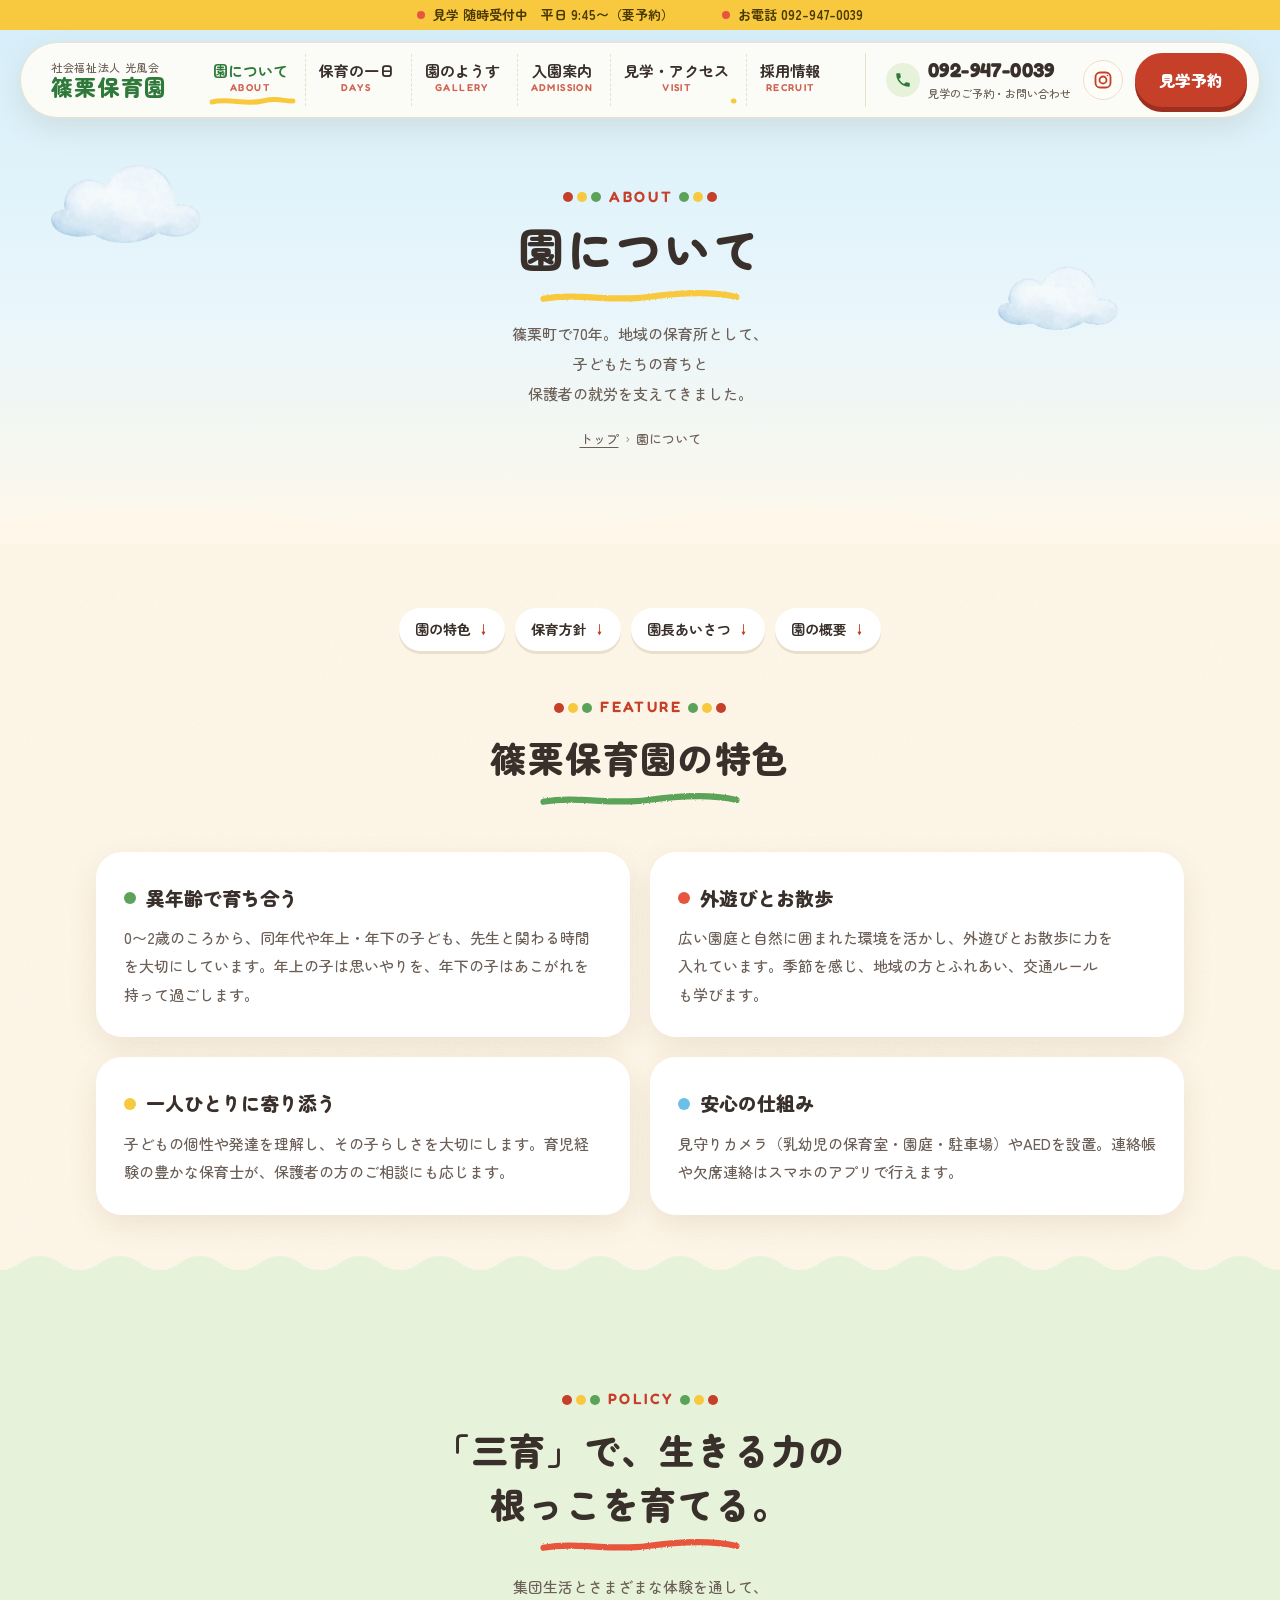
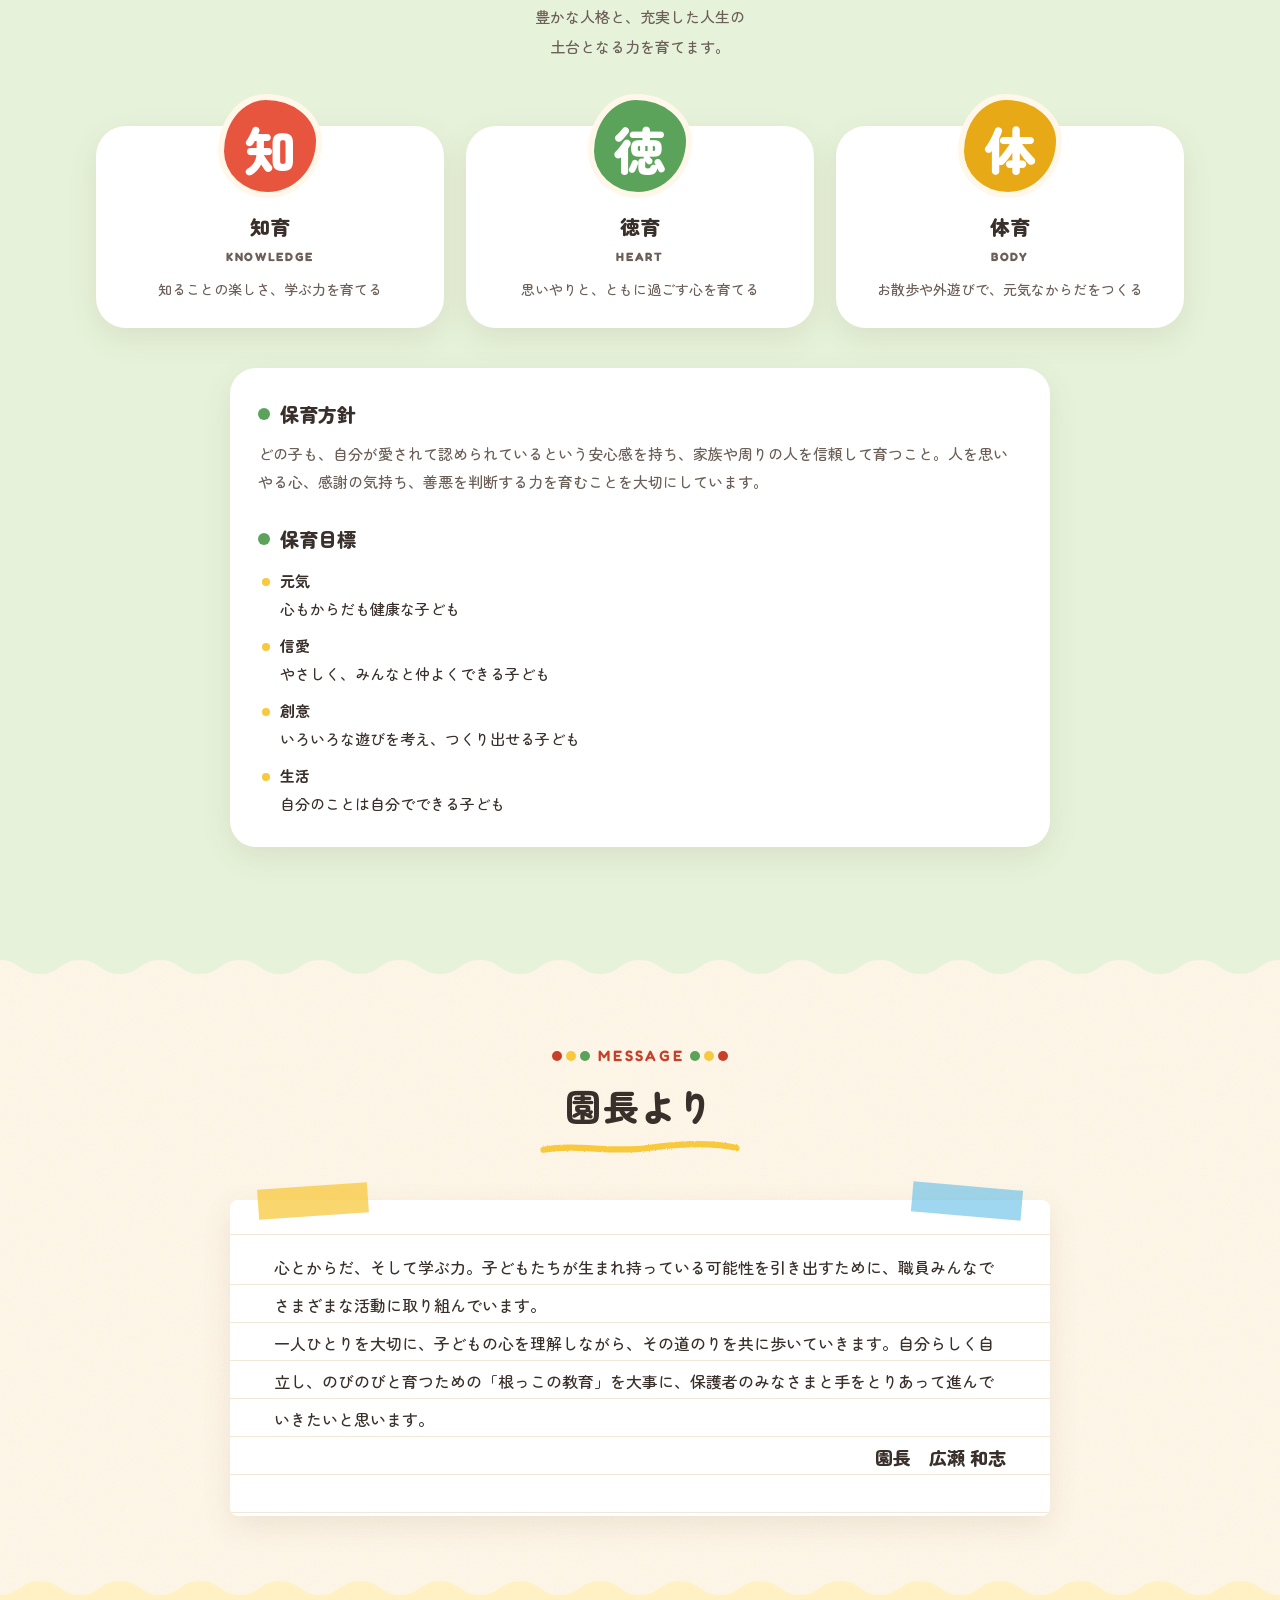
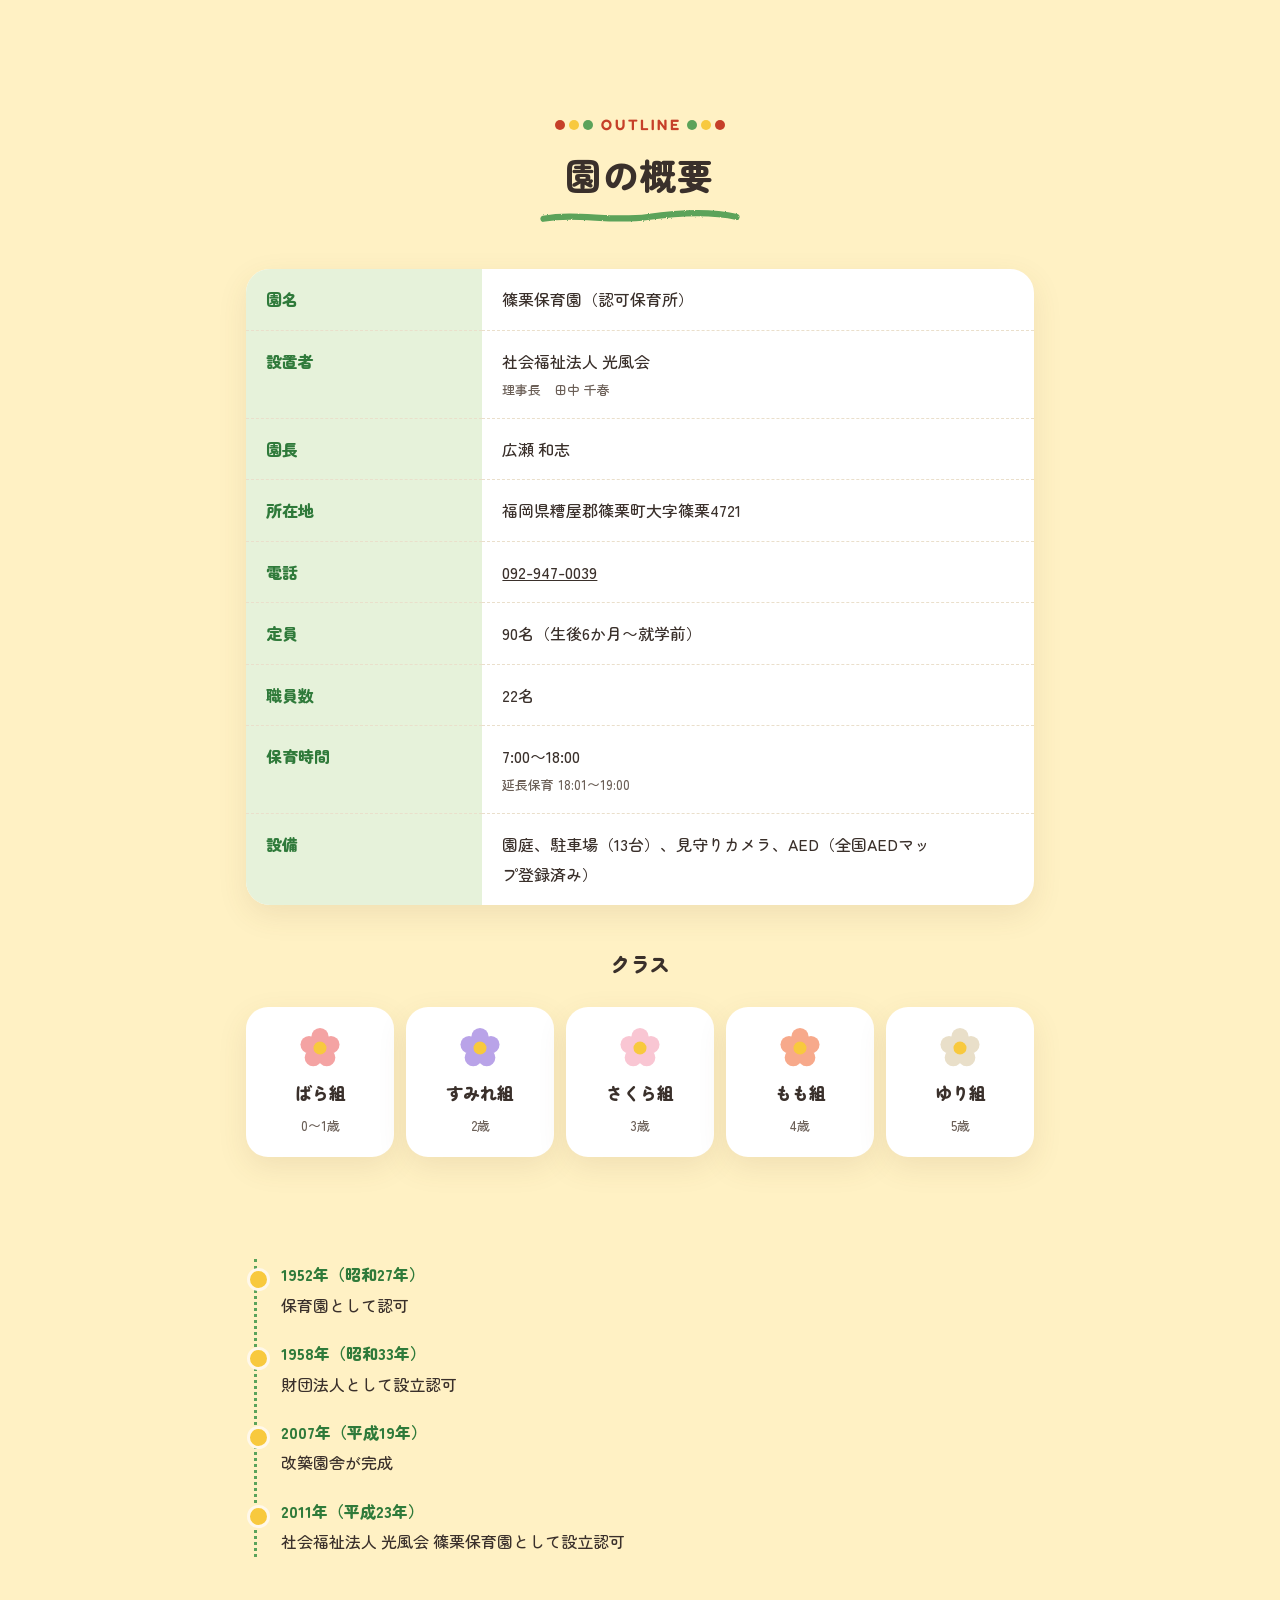
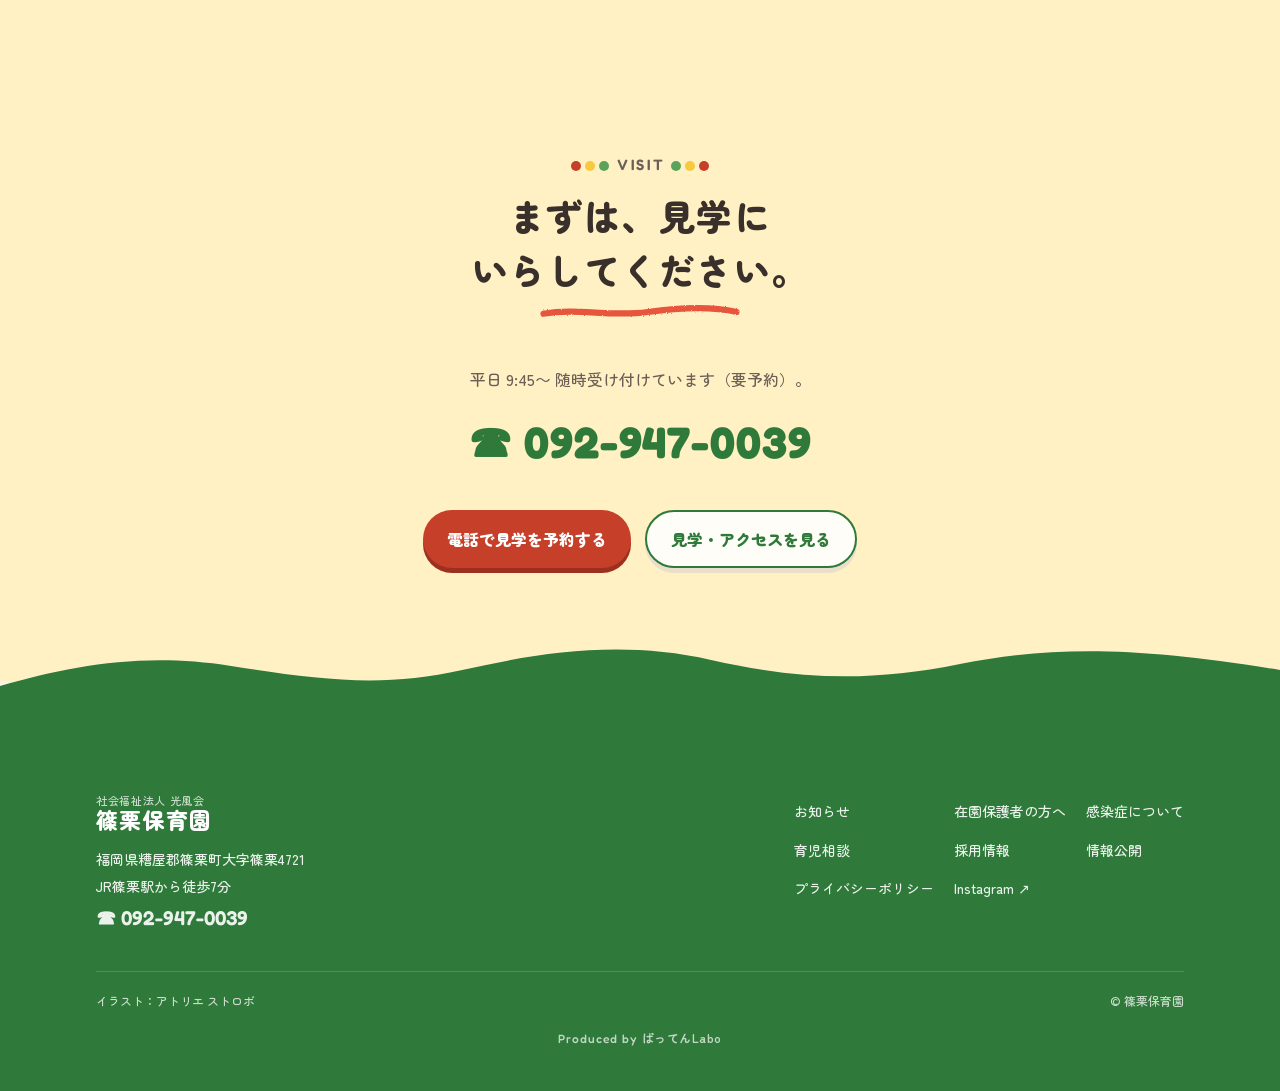
==== about.html @ b7678660 "Publish Sasaho multi-page website from supplied archive" ====
<!doctype html>
<html lang="ja">
<head>
<meta charset="utf-8">
<meta name="viewport" content="width=device-width, initial-scale=1, viewport-fit=cover">
<meta name="color-scheme" content="light">
<meta name="theme-color" content="#FFF8EA">
<title>園について｜篠栗保育園</title>
<meta name="description" content="篠栗保育園の特色、保育方針「三育」と保育目標、園長あいさつ、園の概要と沿革。">
<meta property="og:type" content="article">
<meta property="og:site_name" content="篠栗保育園">
<meta property="og:title" content="園について｜篠栗保育園">
<meta property="og:description" content="篠栗保育園の特色、保育方針「三育」と保育目標、園長あいさつ、園の概要と沿革。">
<meta property="og:image" content="assets/img/hero.webp">
<meta name="twitter:card" content="summary_large_image">
<link rel="preconnect" href="https://fonts.googleapis.com">
<link rel="preconnect" href="https://fonts.gstatic.com" crossorigin>
<link href="https://fonts.googleapis.com/css2?family=Fredoka:wght@500;600;700&family=Zen+Maru+Gothic:wght@500;700;900&display=swap" rel="stylesheet">
<link rel="stylesheet" href="assets/css/style.css">
<script>
(function(){var d=document.documentElement;try{if(matchMedia('(prefers-reduced-motion: reduce)').matches||sessionStorage.getItem('sasa-seen')){d.classList.add('seen')}else{sessionStorage.setItem('sasa-seen','1')}}catch(e){}d.classList.add('js')})();
</script>
</head>
<body data-page="about">
<svg width="0" height="0" style="position:absolute" aria-hidden="true" focusable="false">
  <defs>
    <filter id="crayonFx" x="-5%" y="-50%" width="110%" height="200%">
      <feTurbulence type="fractalNoise" baseFrequency=".9" numOctaves="2" result="t"/>
      <feDisplacementMap in="SourceGraphic" in2="t" scale="3"/>
    </filter>
  </defs>
</svg>

<a class="sr" href="#main">本文へスキップ</a>

<span id="menu" class="menu-anchor" aria-hidden="true"></span>
<div class="topbar" id="topbar">
  <div class="ticker" role="note" aria-label="お知らせ">
    <div class="track">
      <span>見学 随時受付中　平日 9:45〜（要予約）</span><span>お電話 092-947-0039</span>
      <span aria-hidden="true">見学 随時受付中　平日 9:45〜（要予約）</span><span aria-hidden="true">お電話 092-947-0039</span>
      <span aria-hidden="true">見学 随時受付中　平日 9:45〜（要予約）</span><span aria-hidden="true">お電話 092-947-0039</span>
    </div>
  </div>
  <div class="hdwrap"><header class="hd">
    <div class="hd-in">
      <a class="brand" href="index.html" aria-label="篠栗保育園 トップへ">
        <span class="nm"><small>社会福祉法人 光風会</small><strong>篠栗保育園</strong></span>
      </a>
      <nav class="gnav" aria-label="メインメニュー">
        <ul>
          <li><a href="about.html" aria-current="page">園について<small>ABOUT</small><svg viewBox="0 0 100 10" preserveAspectRatio="none" aria-hidden="true"><path pathLength="1" d="M2 6c20-4 40 3 60-1s26 1 36 0"/></svg></a></li>
          <li><a href="life.html">保育の一日<small>DAYS</small><svg viewBox="0 0 100 10" preserveAspectRatio="none" aria-hidden="true"><path pathLength="1" d="M2 6c20-4 40 3 60-1s26 1 36 0"/></svg></a></li>
          <li><a href="gallery.html">園のようす<small>GALLERY</small><svg viewBox="0 0 100 10" preserveAspectRatio="none" aria-hidden="true"><path pathLength="1" d="M2 6c20-4 40 3 60-1s26 1 36 0"/></svg></a></li>
          <li><a href="admission.html">入園案内<small>ADMISSION</small><svg viewBox="0 0 100 10" preserveAspectRatio="none" aria-hidden="true"><path pathLength="1" d="M2 6c20-4 40 3 60-1s26 1 36 0"/></svg></a></li>
          <li><a href="visit.html">見学・アクセス<small>VISIT</small><svg viewBox="0 0 100 10" preserveAspectRatio="none" aria-hidden="true"><path pathLength="1" d="M2 6c20-4 40 3 60-1s26 1 36 0"/></svg></a></li>
          <li><a href="recruit.html">採用情報<small>RECRUIT</small><svg viewBox="0 0 100 10" preserveAspectRatio="none" aria-hidden="true"><path pathLength="1" d="M2 6c20-4 40 3 60-1s26 1 36 0"/></svg></a></li>
        </ul>
      </nav>
      <div class="hd-act">
        <a class="hd-tel" href="tel:0929470039"><span class="ic"><svg width="18" height="18" viewBox="0 0 24 24" aria-hidden="true"><path fill="currentColor" d="M6.6 10.8a15.1 15.1 0 0 0 6.6 6.6l2.2-2.2a1 1 0 0 1 1-.25 11.4 11.4 0 0 0 3.6.57 1 1 0 0 1 1 1V20a1 1 0 0 1-1 1A17 17 0 0 1 3 4a1 1 0 0 1 1-1h3.5a1 1 0 0 1 1 1c0 1.25.2 2.45.57 3.57a1 1 0 0 1-.25 1z"/></svg></span><span><b>092-947-0039</b><small>見学のご予約・お問い合わせ</small></span></a>
        <a class="icon-btn" href="https://www.instagram.com/sasagurihoikuen/" target="_blank" rel="noopener" aria-label="Instagram（新しいタブで開きます）"><svg width="20" height="20" viewBox="0 0 24 24" fill="none" stroke="#C63F29" stroke-width="2.2" aria-hidden="true"><rect x="3" y="3" width="18" height="18" rx="5.5"/><circle cx="12" cy="12" r="4.2"/><circle cx="17.4" cy="6.6" r="1" fill="#C63F29" stroke="none"/></svg></a>
        <a class="pill" href="visit.html#visit">見学予約</a>
        <a class="sp-tel" href="tel:0929470039" aria-label="電話をかける 092-947-0039"><svg width="20" height="20" viewBox="0 0 24 24" aria-hidden="true"><path fill="currentColor" d="M6.6 10.8a15.1 15.1 0 0 0 6.6 6.6l2.2-2.2a1 1 0 0 1 1-.25 11.4 11.4 0 0 0 3.6.57 1 1 0 0 1 1 1V20a1 1 0 0 1-1 1A17 17 0 0 1 3 4a1 1 0 0 1 1-1h3.5a1 1 0 0 1 1 1c0 1.25.2 2.45.57 3.57a1 1 0 0 1-.25 1z"/></svg></a>
        <a class="menu-btn" id="menuBtn" href="#menu" role="button" aria-expanded="false" aria-controls="ov"><span class="bars" aria-hidden="true"><i></i><i></i><i></i></span><span>MENU</span><b class="sr">メニューを開く</b></a>
      </div>
    </div>
  </header></div>
</div>

<div class="ov" id="ov" aria-hidden="true">
  <div class="ov-sheet" role="dialog" aria-modal="true" aria-label="メニュー">
    <div class="ov-top"><a class="ov-brand" href="index.html" style="text-decoration:none;color:inherit"><small>社会福祉法人 光風会</small><strong>篠栗保育園</strong></a><a class="ov-close" id="ovClose" href="#close" role="button"><span aria-hidden="true">×</span><small aria-hidden="true">CLOSE</small><b class="sr">メニューを閉じる</b></a></div>
    <nav aria-label="スマートフォン用メニュー">
      <ul>
        <li><a href="about.html" aria-current="page">園について<small>ABOUT</small></a></li>
        <li><a href="life.html">保育の一日<small>DAYS</small></a></li>
        <li><a href="gallery.html">園のようす<small>GALLERY</small></a></li>
        <li><a href="admission.html">入園案内<small>ADMISSION</small></a></li>
        <li><a href="visit.html">見学・アクセス<small>VISIT</small></a></li>
        <li><a href="recruit.html">採用情報<small>RECRUIT</small></a></li>
      </ul>
      <ul class="ov-sub">
        <li><a href="parents.html">在園保護者の方へ</a></li>
        <li><a href="disclosure.html">情報公開</a></li>
      </ul>
    </nav>
    <div class="ov-cta">
      <a class="pill" href="tel:0929470039">☎ 092-947-0039 に電話する</a>
      <a class="pill ghost" href="visit.html#visit">見学の予約について</a>
      <p>見学は平日 9:45〜（要予約）</p>
    </div>
  </div>
</div>

<main id="main">
  <div class="page-hero">
    <div class="sky" aria-hidden="true">
      <img class="cloud c1" src="assets/img/cloud.webp" alt="" width="420" height="221">
      <img class="cloud c2" src="assets/img/cloud.webp" alt="" width="420" height="221">
    </div>
    <div class="wrap">
      <p class="eyebrow">ABOUT</p>
      <h1>園について</h1>
      <svg class="crayon" viewBox="0 0 260 18" preserveAspectRatio="none" aria-hidden="true"><path pathLength="1" d="M4 11C50 4 90 15 140 9s90-5 116 0"/></svg>
      <p class="lead">篠栗町で70年。地域の保育所として、<br>子どもたちの育ちと<br>保護者の就労を支えてきました。</p>
      <nav class="crumb" aria-label="現在地"><ol><li><a href="index.html">トップ</a></li><li aria-current="page">園について</li></ol></nav>
    </div>
    <svg class="wave" viewBox="0 0 1440 48" preserveAspectRatio="none" aria-hidden="true"><path fill="#FFF8EA" d="M0 24c120-18 240-18 360 0s240 18 360 0 240-18 360 0 240 18 360 0V48H0Z"/></svg>
  </div>

  <section class="sec-sm" id="feature">
    <div class="wrap">
      <ul class="jump"><li><a href="#feature">園の特色</a></li><li><a href="#policy">保育方針</a></li><li><a href="#message">園長あいさつ</a></li><li><a href="#outline">園の概要</a></li></ul>
      <div class="mt-l"><div class="sec-head rv"><p class="eyebrow">FEATURE</p><h2>篠栗保育園の特色</h2><svg class="crayon green" viewBox="0 0 260 18" preserveAspectRatio="none" aria-hidden="true"><path pathLength="1" d="M4 11C50 4 90 15 140 9s90-5 116 0"/></svg></div></div>
      <div class="cards">
        <div class="card rv"><h3>異年齢で育ち合う</h3><p>0〜2歳のころから、同年代や年上・年下の子ども、先生と関わる時間を大切にしています。年上の子は思いやりを、年下の子はあこがれを持って過ごします。</p></div>
        <div class="card red rv d1"><h3>外遊びとお散歩</h3><p>広い園庭と自然に囲まれた環境を活かし、外遊びとお散歩に力を入れています。季節を感じ、地域の方とふれあい、交通ルールも学びます。</p></div>
        <div class="card yellow rv"><h3>一人ひとりに寄り添う</h3><p>子どもの個性や発達を理解し、その子らしさを大切にします。育児経験の豊かな保育士が、保護者の方のご相談にも応じます。</p></div>
        <div class="card blue rv d1"><h3>安心の仕組み</h3><p>見守りカメラ（乳幼児の保育室・園庭・駐車場）やAEDを設置。連絡帳や欠席連絡はスマホのアプリで行えます。</p></div>
      </div>
    </div>
  </section>

  <section class="band green" id="policy">
    <div class="wrap">
      <div class="sec-head rv"><p class="eyebrow">POLICY</p><h2>「三育」で、生きる力の<br>根っこを育てる。</h2><svg class="crayon red" viewBox="0 0 260 18" preserveAspectRatio="none" aria-hidden="true"><path pathLength="1" d="M4 11C50 4 90 15 140 9s90-5 116 0"/></svg>
        <p class="lead">集団生活とさまざまな体験を通して、<br>豊かな人格と、充実した人生の<br>土台となる力を育てます。</p></div>
      <div class="three">
        <div class="sanku rv"><div class="k" aria-hidden="true">知</div><h3>知育<span class="en">KNOWLEDGE</span></h3><p>知ることの楽しさ、学ぶ力を育てる</p></div>
        <div class="sanku rv d1"><div class="k" aria-hidden="true">徳</div><h3>徳育<span class="en">HEART</span></h3><p>思いやりと、ともに過ごす心を育てる</p></div>
        <div class="sanku rv d2"><div class="k" aria-hidden="true">体</div><h3>体育<span class="en">BODY</span></h3><p>お散歩や外遊びで、元気なからだをつくる</p></div>
      </div>
      <div class="narrow mt-l">
        <div class="card rv">
          <h3>保育方針</h3>
          <p>どの子も、自分が愛されて認められているという安心感を持ち、家族や周りの人を信頼して育つこと。人を思いやる心、感謝の気持ち、善悪を判断する力を育むことを大切にしています。</p>
          <h3 class="mt-m">保育目標</h3>
          <ul class="dots-list">
            <li><b>元気</b><br>心もからだも健康な子ども</li>
            <li><b>信愛</b><br>やさしく、<span class="nw">みんなと仲よくできる子ども</span></li>
            <li><b>創意</b><br>いろいろな遊びを考え、<span class="nw">つくり出せる子ども</span></li>
            <li><b>生活</b><br>自分のことは自分でできる子ども</li>
          </ul>
        </div>
      </div>
    </div>
  </section>

  <section id="message">
    <div class="wrap">
      <div class="sec-head rv"><p class="eyebrow">MESSAGE</p><h2>園長より</h2><svg class="crayon" viewBox="0 0 260 18" preserveAspectRatio="none" aria-hidden="true"><path pathLength="1" d="M4 11C50 4 90 15 140 9s90-5 116 0"/></svg></div>
      <div class="letter rv">
        <p>心とからだ、そして学ぶ力。子どもたちが生まれ持っている可能性を引き出すために、職員みんなでさまざまな活動に取り組んでいます。</p>
        <p>一人ひとりを大切に、子どもの心を理解しながら、その道のりを共に歩いていきます。自分らしく自立し、のびのびと育つための「根っこの教育」を大事に、保護者のみなさまと手をとりあって進んでいきたいと思います。</p>
        <p class="sign">園長　広瀬 和志</p>
      </div>
    </div>
  </section>

  <section class="band yellow" id="outline">
    <div class="wrap narrow">
      <div class="sec-head rv"><p class="eyebrow">OUTLINE</p><h2>園の概要</h2><svg class="crayon green" viewBox="0 0 260 18" preserveAspectRatio="none" aria-hidden="true"><path pathLength="1" d="M4 11C50 4 90 15 140 9s90-5 116 0"/></svg></div>
      <table class="info rv">
        <tbody>
          <tr><th scope="row">園名</th><td>篠栗保育園（認可保育所）</td></tr>
          <tr><th scope="row">設置者</th><td>社会福祉法人 光風会<small>理事長　田中 千春</small></td></tr>
          <tr><th scope="row">園長</th><td>広瀬 和志</td></tr>
          <tr><th scope="row">所在地</th><td>福岡県糟屋郡篠栗町大字篠栗4721</td></tr>
          <tr><th scope="row">電話</th><td><a href="tel:0929470039">092-947-0039</a></td></tr>
          <tr><th scope="row">定員</th><td>90名（生後6か月〜就学前）</td></tr>
          <tr><th scope="row">職員数</th><td>22名</td></tr>
          <tr><th scope="row">保育時間</th><td>7:00〜18:00<small>延長保育 18:01〜19:00</small></td></tr>
          <tr><th scope="row">設備</th><td>園庭、駐車場（13台）、見守りカメラ、AED（全国AEDマップ登録済み）</td></tr>
        </tbody>
      </table>

      <h3 class="mt-l rv" style="font-size:20px;font-weight:900;text-align:center">クラス</h3>
      <ul class="classes mt-m">
        <li class="rv"><span class="fl"><svg viewBox="0 0 24 24" aria-hidden="true"><g fill="#F4A3A3"><circle cx="12" cy="6" r="4.5"/><circle cx="17.7" cy="10.2" r="4.5"/><circle cx="15.5" cy="17" r="4.5"/><circle cx="8.5" cy="17" r="4.5"/><circle cx="6.3" cy="10.2" r="4.5"/></g><circle cx="12" cy="12" r="3.4" fill="#F8C93E"/></svg></span><b>ばら組</b><small>0〜1歳</small></li>
        <li class="rv d1"><span class="fl"><svg viewBox="0 0 24 24" aria-hidden="true"><g fill="#B9A3E8"><circle cx="12" cy="6" r="4.5"/><circle cx="17.7" cy="10.2" r="4.5"/><circle cx="15.5" cy="17" r="4.5"/><circle cx="8.5" cy="17" r="4.5"/><circle cx="6.3" cy="10.2" r="4.5"/></g><circle cx="12" cy="12" r="3.4" fill="#F8C93E"/></svg></span><b>すみれ組</b><small>2歳</small></li>
        <li class="rv d2"><span class="fl"><svg viewBox="0 0 24 24" aria-hidden="true"><g fill="#F9C6D3"><circle cx="12" cy="6" r="4.5"/><circle cx="17.7" cy="10.2" r="4.5"/><circle cx="15.5" cy="17" r="4.5"/><circle cx="8.5" cy="17" r="4.5"/><circle cx="6.3" cy="10.2" r="4.5"/></g><circle cx="12" cy="12" r="3.4" fill="#F8C93E"/></svg></span><b>さくら組</b><small>3歳</small></li>
        <li class="rv d3"><span class="fl"><svg viewBox="0 0 24 24" aria-hidden="true"><g fill="#F7A98B"><circle cx="12" cy="6" r="4.5"/><circle cx="17.7" cy="10.2" r="4.5"/><circle cx="15.5" cy="17" r="4.5"/><circle cx="8.5" cy="17" r="4.5"/><circle cx="6.3" cy="10.2" r="4.5"/></g><circle cx="12" cy="12" r="3.4" fill="#F8C93E"/></svg></span><b>もも組</b><small>4歳</small></li>
        <li class="rv d4"><span class="fl"><svg viewBox="0 0 24 24" aria-hidden="true"><g fill="#E9DFC9"><circle cx="12" cy="6" r="4.5"/><circle cx="17.7" cy="10.2" r="4.5"/><circle cx="15.5" cy="17" r="4.5"/><circle cx="8.5" cy="17" r="4.5"/><circle cx="6.3" cy="10.2" r="4.5"/></g><circle cx="12" cy="12" r="3.4" fill="#F8C93E"/></svg></span><b>ゆり組</b><small>5歳</small></li>
      </ul>

      <h3 class="mt-l rv" style="font-size:20px;font-weight:900;text-align:center">あゆみ</h3>
      <ol class="history mt-m rv">
        <li><time>1952年（昭和27年）</time>保育園として認可</li>
        <li><time>1958年（昭和33年）</time>財団法人として設立認可</li>
        <li><time>2007年（平成19年）</time>改築園舎が完成</li>
        <li><time>2011年（平成23年）</time>社会福祉法人 光風会 篠栗保育園として<span class="nw">設立認可</span></li>
      </ol>
    </div>
  </section>

  <section class="band yellow cta-band">
    <div class="wrap">
      <div class="sec-head rv"><p class="eyebrow">VISIT</p><h2>まずは、見学に<br>いらしてください。</h2><svg class="crayon red" viewBox="0 0 260 18" preserveAspectRatio="none" aria-hidden="true"><path pathLength="1" d="M4 11C50 4 90 15 140 9s90-5 116 0"/></svg></div>
      <p class="rv">平日 9:45〜 随時受け付けています<span class="nw">（要予約）</span>。</p>
      <a class="tel rv" href="tel:0929470039">☎ 092-947-0039</a>
      <div class="btns rv"><a class="pill" href="tel:0929470039">電話で見学を予約する</a><a class="pill ghost" href="visit.html">見学・アクセスを見る</a></div>
    </div>
  </section>
</main>

<footer>
  <svg class="hills-ft" viewBox="0 0 1440 60" preserveAspectRatio="none" aria-hidden="true"><path fill="#2F7A3A" d="M0 40c80-20 160-34 260-20s170 22 260 4 180-30 280-10 180 22 280 4 200-18 360 6V60H0Z"/></svg>
  <div class="wrap">
    <div class="ft">
      <div>
        <a class="brand" href="index.html"><span class="nm"><small>社会福祉法人 光風会</small><strong>篠栗保育園</strong></span></a>
        <address>福岡県糟屋郡篠栗町大字篠栗4721<br>JR篠栗駅から徒歩7分<br><a href="tel:0929470039">☎ 092-947-0039</a></address>
      </div>
      <ul class="ft-links">
        <li><a href="index.html#news">お知らせ</a></li><li><a href="parents.html">在園保護者の方へ</a></li><li><a href="parents.html#infection">感染症について</a></li>
        <li><a href="visit.html#consult">育児相談</a></li><li><a href="recruit.html">採用情報</a></li><li><a href="disclosure.html">情報公開</a></li>
        <li><a href="disclosure.html#privacy">プライバシーポリシー</a></li><li><a href="https://www.instagram.com/sasagurihoikuen/" target="_blank" rel="noopener">Instagram ↗</a></li>
      </ul>
    </div>
    <p class="credit"><span>イラスト：アトリエ ストロボ</span><span>© 篠栗保育園</span></p>
    <p class="produced">Produced by <span>ばってんLabo</span></p>
  </div>
</footer>

<div class="cta-bar" id="ctaBar">
  <a class="pill green" href="tel:0929470039">☎ 電話する</a>
  <a class="pill" href="visit.html#visit">見学を予約</a>
</div>

<button class="to-top" id="toTop" type="button" aria-label="ページのいちばん上へ戻る">
  <svg viewBox="0 0 40 40" aria-hidden="true">
    <g class="wl"><path d="M19 18C14 6 4 6 4 13s7 8 15 6Z" fill="#F8C93E" stroke="#3A302B" stroke-width="2" stroke-linejoin="round"/><path d="M19 21c-7 0-12 4-10 9s8 1 10-6Z" fill="#E8553E" stroke="#3A302B" stroke-width="2" stroke-linejoin="round"/></g>
    <g class="wr"><path d="M21 18C26 6 36 6 36 13s-7 8-15 6Z" fill="#F8C93E" stroke="#3A302B" stroke-width="2" stroke-linejoin="round"/><path d="M21 21c7 0 12 4 10 9s-8 1-10-6Z" fill="#E8553E" stroke="#3A302B" stroke-width="2" stroke-linejoin="round"/></g>
    <rect x="18.3" y="13" width="3.4" height="17" rx="1.7" fill="#3A302B"/>
    <path d="M19 13q-2-5-5-6M21 13q2-5 5-6" stroke="#3A302B" stroke-width="1.6" fill="none" stroke-linecap="round"/>
  </svg>
  <span class="lbl">TOP</span>
</button>

<script src="assets/js/main.js" defer></script>
</body>
</html>
---- assets/css/style.css ----
/* 篠栗保育園 共通スタイル */
:root{
  --cream:#FFF8EA; --paper:#FFFDF7; --ink:#3A302B; --muted:#6B5F57; --line:#EADFCB;
  --green:#5BA35A; --green-ink:#2F7A3A; --green-soft:#E6F2DA;
  --yellow:#F8C93E; --yellow-ink:#8A6400; --yellow-soft:#FFF1C4;
  --red:#E8553E; --red-btn:#C63F29; --red-soft:#FDE4DA;
  --blue:#6CC0E8; --blue-ink:#22709C; --blue-soft:#E1F2FB;
  --brown:#A8744F;
  --radius:28px; --shadow:0 10px 30px rgba(110,80,40,.10);
  --spring:cubic-bezier(.34,1.56,.64,1);
  --ticker:30px; --hd:88px;
}
*{box-sizing:border-box;margin:0;padding:0}
html{scroll-behavior:smooth;scroll-padding-top:120px;-webkit-text-size-adjust:100%}
body{
  background-color:var(--cream);
  background-image:url("data:image/svg+xml;utf8,<svg xmlns='http://www.w3.org/2000/svg' width='220' height='220'><filter id='n'><feTurbulence type='fractalNoise' baseFrequency='.85' numOctaves='3' stitchTiles='stitch'/><feColorMatrix values='0 0 0 0 .45 0 0 0 0 .33 0 0 0 0 .18 0 0 0 .07 0'/></filter><rect width='100%' height='100%' filter='url(%23n)'/></svg>");
  color:var(--ink);font-family:"Zen Maru Gothic",system-ui,sans-serif;font-weight:500;font-size:16px;line-height:1.9;
  -webkit-font-smoothing:antialiased;overflow-x:hidden;padding-top:var(--ticker)}
img{display:block;max-width:100%;height:auto}
a{color:inherit}
button{font:inherit;color:inherit}
.wrap{max-width:1120px;margin:0 auto;padding:0 16px}
.sr{position:absolute;width:1px;height:1px;overflow:hidden;clip:rect(0 0 0 0);white-space:nowrap}
:focus-visible{outline:3px solid var(--blue-ink);outline-offset:3px;border-radius:8px}
.en{font-family:Fredoka,"Zen Maru Gothic",sans-serif}


/* ===== top bar (ticker + header) ===== */
.topbar{position:fixed;top:0;left:0;right:0;z-index:100;transition:transform .45s cubic-bezier(.22,1,.36,1)}
.topbar.hide{transform:translateY(-100%)}
.ticker{height:var(--ticker);background:var(--yellow);color:#4A3A00;font-size:13px;font-weight:700;overflow:hidden;display:flex;align-items:center}
.ticker .track{display:flex;white-space:nowrap;gap:48px;padding-left:16px;animation:tick 26s linear infinite}
.ticker .track span{display:inline-flex;align-items:center;gap:8px}
.ticker .track span::before{content:"";width:8px;height:8px;border-radius:50%;background:var(--red)}
.ticker:hover .track{animation-play-state:paused}
@keyframes tick{to{transform:translateX(-50%)}}
@media(min-width:1080px){.ticker{justify-content:center}.ticker .track{animation:none;padding:0}.ticker .track [aria-hidden]{display:none}}

.hdwrap{padding:12px max(16px,env(safe-area-inset-right,0px)) 0 max(16px,env(safe-area-inset-left,0px));transition:padding .35s ease}
.hd{max-width:1240px;margin:0 auto;height:76px;background:rgba(255,253,247,.9);-webkit-backdrop-filter:blur(14px) saturate(1.2);backdrop-filter:blur(14px) saturate(1.2);border:1px solid rgba(234,223,203,.95);border-radius:999px;box-shadow:0 10px 30px rgba(110,80,40,.12),0 1px 0 rgba(255,255,255,.8) inset;transition:height .35s ease,box-shadow .35s ease}
.topbar.shrink .hdwrap{padding-top:8px}
.topbar.shrink .hd{height:66px;box-shadow:0 14px 36px rgba(110,80,40,.16)}
.hd-in{height:100%;padding:0 12px 0 30px;display:flex;align-items:center;gap:20px}
.brand{display:flex;align-items:center;gap:10px;text-decoration:none;flex-shrink:0}
.brand .mark{width:44px;height:44px;transition:transform .5s var(--spring)}
.brand:hover .mark{transform:rotate(-8deg) scale(1.08)}
.brand .nm{display:flex;flex-direction:column;line-height:1.15}
.brand small{font-size:11px;color:var(--muted);letter-spacing:.06em}
.brand strong{font-size:22px;font-weight:900;letter-spacing:.06em;color:var(--green-ink)}
.topbar.shrink .brand .mark{width:38px;height:38px}
.gnav{margin:0 auto}
.gnav ul{display:flex;gap:4px;list-style:none}
.gnav a{position:relative;display:flex;flex-direction:column;align-items:center;line-height:1.25;padding:8px 13px 12px;font-size:15px;font-weight:700;text-decoration:none;border-radius:12px;transition:color .2s}
.gnav a small{font-family:Fredoka,sans-serif;font-size:10px;font-weight:600;letter-spacing:.14em;color:var(--red-btn);opacity:.8}
.gnav li+li{border-left:1px dashed var(--line)}
@media(min-width:1080px){.hd-act{padding-left:20px;border-left:1px solid var(--line)}}
.gnav a:hover{color:var(--red-btn)}
.gnav a svg{position:absolute;left:10px;right:10px;bottom:0;width:calc(100% - 16px);height:10px;overflow:visible}
.gnav a svg path{fill:none;stroke:var(--yellow);stroke-width:5;stroke-linecap:round;stroke-dasharray:1;stroke-dashoffset:1;transition:stroke-dashoffset .5s ease}
.gnav a.active svg path,.gnav a:hover svg path{stroke-dashoffset:0}
.gnav a.active{color:var(--green-ink)}
.hd-act{display:flex;align-items:center;gap:12px;flex-shrink:0}
.hd-tel{display:flex;align-items:center;gap:8px;text-decoration:none;line-height:1.2}
.hd-tel .ic{width:34px;height:34px;border-radius:50%;background:var(--green-soft);display:grid;place-items:center;color:var(--green-ink)}
.hd-tel b{display:block;font-family:Fredoka,sans-serif;font-size:20px;letter-spacing:.02em}
.hd-tel small{font-size:11px;color:var(--muted)}
.icon-btn{width:40px;height:40px;border-radius:50%;display:grid;place-items:center;background:var(--paper);border:1.5px solid var(--line);text-decoration:none;transition:transform .4s var(--spring)}
.icon-btn:hover{transform:scale(1.12) rotate(-6deg)}
.pill{display:inline-flex;align-items:center;justify-content:center;gap:8px;padding:12px 24px;border-radius:999px;font-weight:900;text-decoration:none;background:var(--red-btn);color:#fff;box-shadow:0 5px 0 #9C2F1D;transition:transform .45s var(--spring),box-shadow .2s;border:0;cursor:pointer;white-space:nowrap}
.pill:hover{transform:translateY(-2px) scale(1.04)}
.pill:active{transform:translateY(4px) scale(.97);box-shadow:0 1px 0 #9C2F1D;transition-duration:.08s}
.pill.green{background:var(--green-ink);box-shadow:0 5px 0 #1E5627}
.pill.green:active{box-shadow:0 1px 0 #1E5627}
.pill.ghost{background:var(--paper);color:var(--green-ink);box-shadow:0 5px 0 var(--line);border:2px solid var(--green-ink)}
.menu-btn,.sp-tel{display:none}
@media(max-width:1079px){
  :root{--hd:64px}
  .hd,.topbar.shrink .hd{height:62px;border-radius:22px}
  .hdwrap{padding-top:10px}
  .hd-in{padding:0 8px 0 18px;gap:10px}
  .gnav,.hd-act .hd-tel,.hd-act .icon-btn,.hd-act .pill{display:none}
  .hd-act{margin-left:auto}
  .brand .mark{width:38px;height:38px}
  .brand strong{font-size:19px}
  .sp-tel{display:grid;width:44px;height:44px;border-radius:50%;background:var(--green-soft);color:var(--green-ink);place-items:center;text-decoration:none}
  .menu-btn{text-decoration:none;display:flex;flex-direction:column;align-items:center;justify-content:center;gap:3px;width:56px;height:44px;border-radius:14px;border:0;background:var(--green-ink);color:#fff;cursor:pointer;position:relative;z-index:2}
  .menu-btn .bars{width:20px;height:12px;position:relative}
  .menu-btn .bars i{position:absolute;left:0;right:0;height:2.5px;border-radius:2px;background:#fff;transition:transform .35s var(--spring),opacity .2s}
  .menu-btn .bars i:nth-child(1){top:0}.menu-btn .bars i:nth-child(2){top:5px}.menu-btn .bars i:nth-child(3){top:10px}
  .menu-btn span{font-family:Fredoka,sans-serif;font-size:10px;font-weight:600;letter-spacing:.08em;line-height:1}
}

/* ===== mobile overlay menu ===== */
.menu-anchor{position:fixed;top:0;left:0;width:1px;height:1px;pointer-events:none}
.ov{position:fixed;inset:0;z-index:160;pointer-events:none;visibility:hidden;transition:visibility 0s .6s}
.ov-sheet{position:absolute;left:0;right:0;top:0;height:100%;background:var(--green-ink);color:#fff;transform:translateY(-110%);transition:transform .6s cubic-bezier(.65,0,.25,1);display:flex;flex-direction:column;padding:calc(14px + env(safe-area-inset-top,0px)) 24px calc(24px + env(safe-area-inset-bottom));overflow-y:auto}
.ov-sheet::after{content:"";position:absolute;left:0;right:0;bottom:-38px;height:40px;background:url("data:image/svg+xml;utf8,<svg xmlns='http://www.w3.org/2000/svg' viewBox='0 0 400 40' preserveAspectRatio='none'><path d='M0 0h400v14c-33 0-33 22-67 22s-33-22-66-22-34 22-67 22-33-22-67-22-33 22-66 22S34 14 0 14z' fill='%232F7A3A'/></svg>") center/100% 100% no-repeat}
.menu-open .ov,.menu-anchor:target~.ov{pointer-events:auto;visibility:visible;transition:visibility 0s}
.menu-open .ov-sheet,.menu-anchor:target~.ov .ov-sheet{transform:none}
.ov-top{display:flex;align-items:center;justify-content:space-between;margin-bottom:22px}
.ov-brand{display:flex;flex-direction:column;line-height:1.2}
.ov-brand small{font-size:11px;opacity:.8}
.ov-brand strong{font-size:21px;font-weight:900;letter-spacing:.06em}
.ov-close{display:flex;flex-direction:column;align-items:center;justify-content:center;width:56px;height:52px;border-radius:14px;background:rgba(255,255,255,.14);color:#fff;text-decoration:none;line-height:1}
.ov-close span{font-size:28px;line-height:.9}
.ov-close small{font-family:Fredoka,sans-serif;font-size:10px;letter-spacing:.08em;margin-top:2px}
.ov ul{list-style:none;display:grid;gap:4px}
.ov li{opacity:0;transform:translateY(14px);transition:opacity .35s ease,transform .5s var(--spring)}
.menu-open .ov li,.menu-anchor:target~.ov li{opacity:1;transform:none}
.menu-open .ov li:nth-child(1),.menu-anchor:target~.ov li:nth-child(1){transition-delay:.28s}.menu-open .ov li:nth-child(2),.menu-anchor:target~.ov li:nth-child(2){transition-delay:.33s}.menu-open .ov li:nth-child(3),.menu-anchor:target~.ov li:nth-child(3){transition-delay:.38s}
.menu-open .ov li:nth-child(4),.menu-anchor:target~.ov li:nth-child(4){transition-delay:.43s}.menu-open .ov li:nth-child(5),.menu-anchor:target~.ov li:nth-child(5){transition-delay:.48s}.menu-open .ov li:nth-child(6),.menu-anchor:target~.ov li:nth-child(6){transition-delay:.53s}
.ov li a{display:flex;align-items:baseline;justify-content:space-between;gap:12px;padding:14px 4px;border-bottom:2px dashed rgba(255,255,255,.25);text-decoration:none;font-size:20px;font-weight:900}
.ov li a small{font-family:Fredoka,sans-serif;font-size:12px;letter-spacing:.12em;color:var(--yellow);font-weight:600}
.ov-cta{margin-top:auto;padding-top:28px;display:grid;gap:12px;opacity:0;transform:translateY(14px);transition:opacity .35s ease .55s,transform .5s var(--spring) .55s}
.menu-open .ov-cta,.menu-anchor:target~.ov .ov-cta{opacity:1;transform:none}
.ov-cta .pill{width:100%;padding:16px;font-size:17px}
.ov-cta .pill.ghost{background:#fff}
.ov-cta p{font-size:13px;text-align:center;opacity:.85}
.ov-cta{position:relative}

/* ===== hero ===== */
.hero{position:relative;padding:140px 0 0;background:linear-gradient(180deg,#D7EFFA 0%,#E9F6FB 45%,var(--cream) 92%);overflow:hidden}
.sky{position:absolute;inset:0;pointer-events:none}
.cloud{position:absolute;height:auto;opacity:.95;animation:drift 70s linear infinite alternate}
.cloud.c1{top:14%;left:3%;width:190px}
.cloud.c2{top:30%;left:47%;width:130px;animation-duration:90s;animation-direction:alternate-reverse}
.cloud.c3{top:38%;left:80%;width:160px;animation-duration:80s}
@keyframes drift{from{transform:translateX(-40px)}to{transform:translateX(60px)}}
.bird{position:absolute;left:0;width:46px;animation:fly 32s linear infinite}
.bird img{width:100%;height:auto;display:block;opacity:.85;animation:glide 2.4s ease-in-out infinite alternate}
@keyframes glide{from{transform:translateY(-5px) rotate(-3deg)}to{transform:translateY(5px) rotate(3deg)}}
.bird.b1{top:13%;animation-delay:-4s}
.bird.b2{top:21%;width:38px;animation-delay:-6s;animation-duration:34s}
.bird.b3{top:9%;width:30px;animation-delay:-19s;animation-duration:38s}
.bird.b4{top:16%;width:34px;animation-delay:-21s;animation-duration:36s}
@keyframes fly{from{transform:translateX(-60px)}to{transform:translateX(110vw)}}
.hero-in{position:relative;z-index:2;display:grid;grid-template-columns:1.05fr 1fr;align-items:center;gap:40px;padding-bottom:190px}
.hero-copy .tag{display:inline-flex;align-items:center;gap:8px;background:#fff;color:var(--green-ink);font-weight:900;font-size:14px;padding:6px 16px 6px 8px;border-radius:999px;box-shadow:var(--shadow)}
.hero-copy .tag i{display:grid;place-items:center;width:28px;height:28px;border-radius:50%;background:var(--green-soft);font-style:normal;font-family:Fredoka,sans-serif;font-size:12px;font-weight:700;color:#4A3A00}
.hero h1{margin:22px 0 16px;font-size:clamp(34px,5.6vw,64px);font-weight:900;line-height:1.3;letter-spacing:.04em}
.hero h1 .ln{display:block}
.hero h1 .g{color:var(--green-ink)}
.hero h1 .mk{background:linear-gradient(transparent 62%,var(--yellow) 62%,var(--yellow) 92%,transparent 92%);padding:0 4px}
.hero-copy p{font-size:clamp(15px,1.8vw,18px);color:var(--muted)}
.hero-copy .btns{display:flex;flex-wrap:wrap;gap:14px;margin-top:28px}
.hero-photo{position:relative}
.hero-photo .blob{position:relative;border-radius:58% 42% 48% 52% / 52% 46% 54% 48%;overflow:hidden;aspect-ratio:1/1;box-shadow:0 20px 50px rgba(60,90,60,.18);border:8px solid #fff}
.hero-photo .blob img{width:100%;height:100%;object-fit:cover}
.hills{position:absolute;left:0;right:0;bottom:-1px;height:180px;z-index:1;pointer-events:none}
.hills svg{position:absolute;left:-5%;width:110%;bottom:0;height:100%;will-change:transform}
.hills .h1{height:150px}
.hills .h3{height:64px;z-index:2}
.hills .mtn{position:absolute;z-index:1;bottom:6px;left:50%;width:min(90%,1200px);height:auto;margin-left:calc(min(90%,1200px) / -2);will-change:transform}
.kids{position:absolute;z-index:3;left:2%;bottom:-8px;width:min(36vw,480px);height:auto;transform-origin:50% 100%}
@media(max-width:820px){
  .hero{padding-top:104px}
  .hero-in{grid-template-columns:1fr;gap:28px;padding-bottom:120px}
  .hero-photo{order:-1;width:min(84%,380px);margin:0 auto}
  .hero h1{margin-top:16px}
  .hero-copy .btns .pill{flex:1 1 100%}
  .hills{height:110px}
  .hero-in{padding-bottom:150px}
}


/* ===== opening: 篠栗の朝 ===== */
.hero::before{content:"";position:absolute;inset:0;z-index:0;pointer-events:none;background:linear-gradient(180deg,#FBD9B4 0%,#FDEBD2 50%,var(--cream) 92%);opacity:0;animation:dawn 1.6s ease-out .1s backwards}
@keyframes dawn{from{opacity:1}to{opacity:0}}
.hero-photo .ring{position:absolute;inset:-18px;width:calc(100% + 36px);height:calc(100% + 36px);overflow:visible;pointer-events:none}
.hero-photo .ring>ellipse{fill:none;stroke:var(--yellow);stroke-width:3;stroke-dasharray:7 7}
.ring-draw{fill:none;stroke:#fff;stroke-width:14;stroke-dasharray:1;stroke-dashoffset:0;animation:ringDraw 1s cubic-bezier(.65,0,.35,1) 1s backwards}
@keyframes ringDraw{from{stroke-dashoffset:1}}
.sun{position:absolute;z-index:3;left:-9%;top:-10%;width:30%;min-width:84px;max-width:140px;animation:sunRise 1.1s cubic-bezier(.22,1,.36,1) .35s backwards}
.sun img{width:100%;height:auto;display:block;animation:spinIn 1.4s ease-out .35s backwards}
@keyframes sunRise{from{opacity:0;transform:translate(30%,160%) scale(.5)}60%{opacity:1}}
@keyframes spinIn{from{transform:rotate(-90deg) scale(.6)}}
.blob.ia{animation:photoPop .8s var(--spring) 1.2s backwards}
@keyframes photoPop{from{opacity:0;transform:scale(.82) rotate(-4deg)}}
.hills .ia{animation:hillUp 1s cubic-bezier(.22,1,.36,1) backwards}
.hills .h1{animation-delay:.1s}.hills .h2{animation-delay:.3s}.hills .h3{animation-delay:.5s}
@keyframes hillUp{from{translate:0 100%}}
.a-up{animation:fadeUp .7s cubic-bezier(.22,1,.36,1) var(--d,0s) backwards}
@keyframes fadeUp{from{opacity:0;transform:translateY(18px)}}
.hero h1 .ln.a-up{display:block}
.hero h1 .mk.ia{background-size:100% 100%;background-repeat:no-repeat;animation:marker .6s ease-out 2.35s backwards}
@keyframes marker{from{background-size:0% 100%}}
.kids.ia{animation:kidsUp .9s cubic-bezier(.34,1.56,.64,1) 1.5s backwards,kidsJump .7s ease-in-out 2.6s 2}
@keyframes kidsUp{from{transform:translateY(110%)}}
@keyframes kidsJump{0%,100%{transform:none}35%{transform:translateY(-12px) scaleY(1.03)}70%{transform:translateY(0) scaleY(.97)}}
@media(max-width:820px){.cloud.c1{width:120px}.cloud.c2{width:84px;left:55%}.cloud.c3{width:100px;left:74%}.hills .mtn{width:112%;margin-left:-56%}.kids{width:52vw;left:1%}.hills .h1{height:90px}.hills .h3{height:40px}.hills .mtn{bottom:4px}}
/* 2回目以降（同じセッション）は短く */
.seen .ia,.seen .ia svg,.seen .ia img,.seen .ia g,.seen .hero::before{animation-duration:.01s!important;animation-delay:0s!important}

/* ===== shared section ===== */
@media(max-width:600px){.visit-cta .pill,.more .pill,.rc-txt .pill{display:flex;width:100%}}
section{position:relative;padding:96px 0}
@media(max-width:820px){section{padding:72px 0}}
.sec-head{margin-bottom:44px;text-align:center}
.eyebrow{display:inline-flex;align-items:center;gap:8px;font-family:Fredoka,sans-serif;font-weight:600;font-size:15px;letter-spacing:.18em;color:var(--red-btn)}
.eyebrow::before,.eyebrow::after{content:"";width:10px;height:10px;border-radius:50%;flex:none}
.eyebrow::before{background:var(--red-btn);box-shadow:14px 0 0 var(--yellow),28px 0 0 var(--green);margin-right:28px}
.eyebrow::after{background:var(--green);box-shadow:14px 0 0 var(--yellow),28px 0 0 var(--red-btn);margin-right:28px;margin-left:-.18em}
h2{font-size:clamp(24px,3.6vw,36px);font-weight:900;line-height:1.5;letter-spacing:.04em;margin-top:8px;text-wrap:balance;word-break:auto-phrase}
.crayon{display:block;width:min(200px,56%);height:16px;overflow:visible}
.sec-head .crayon{margin:8px auto 0}
.crayon path{fill:none;stroke:var(--yellow);stroke-width:7;stroke-linecap:round;filter:url(#crayonFx);transition:stroke-dashoffset 1.1s cubic-bezier(.65,0,.35,1) .2s}
.js .crayon path{stroke-dasharray:1;stroke-dashoffset:1}
.crayon.green path{stroke:var(--green)}
.crayon.blue path{stroke:var(--blue)}
.crayon.red path{stroke:var(--red)}
.in .crayon path,.crayon.in path{stroke-dashoffset:0}
.lead{color:var(--muted);max-width:620px;margin-top:18px;font-size:15px;line-height:2}
.sec-head .lead{margin-left:auto;margin-right:auto;text-wrap:balance;word-break:auto-phrase}
.js .rv{opacity:0;transform:translateY(16px);transition:opacity .7s ease,transform .8s cubic-bezier(.22,1,.36,1)}
.js .rv.in{opacity:1;transform:none}
.rv.d1{transition-delay:.08s}.rv.d2{transition-delay:.16s}.rv.d3{transition-delay:.24s}.rv.d4{transition-delay:.32s}
.tbd{display:inline-block;background:var(--yellow);color:#3A2E00;font-size:11px;padding:0 8px;border-radius:6px;font-weight:900;margin-left:4px;vertical-align:middle;line-height:1.8}
.note{font-size:13px;color:var(--muted);margin-top:12px}

/* colored bands with wavy edges */
.band{position:relative}
.band::before,.band::after{content:"";position:absolute;left:0;right:0;height:36px;background:inherit;-webkit-mask:url("data:image/svg+xml;utf8,<svg xmlns='http://www.w3.org/2000/svg' viewBox='0 0 240 36' preserveAspectRatio='none'><path d='M0 18c20 0 20-14 40-14s20 14 40 14 20-14 40-14 20 14 40 14 20-14 40-14 20 14 40 14v18H0z'/></svg>") 0 0/240px 100% repeat-x;mask:url("data:image/svg+xml;utf8,<svg xmlns='http://www.w3.org/2000/svg' viewBox='0 0 240 36' preserveAspectRatio='none'><path d='M0 18c20 0 20-14 40-14s20 14 40 14 20-14 40-14 20 14 40 14 20-14 40-14 20 14 40 14v18H0z'/></svg>") 0 0/240px 100% repeat-x}
.band::before{top:-35px}
.band::after{bottom:-35px;transform:scaleY(-1)}
.band.green{background:var(--green-soft)}
.band.yellow{background:var(--yellow-soft)}
.band.red{background:var(--red-soft)}
.band.blue{background:var(--blue-soft)}


/* ===== about ===== */
.about-grid{display:grid;grid-template-columns:1fr 1fr;gap:56px;align-items:center}
.about-txt p+p{margin-top:16px}
.about-txt,.rc-txt{min-width:0;line-height:2}
.badge{display:inline-flex;align-items:center;gap:12px;margin:4px 0 20px;padding:10px 20px 10px 10px;background:#fff;border-radius:999px;box-shadow:var(--shadow);font-weight:700}
.badge .num{display:grid;place-items:center;width:62px;height:62px;border-radius:50%;background:var(--green);color:#fff;font-family:Fredoka,sans-serif;font-size:28px;font-weight:700;line-height:1}
.badge .num small{font-size:11px;display:block}
.walk-photo{position:relative;padding-bottom:64px}
.scallop{--s:14px;aspect-ratio:4/3;overflow:hidden;-webkit-mask:radial-gradient(var(--s) at var(--s) var(--s),#000 98%,#0000) calc(-1*var(--s)) calc(-1*var(--s))/calc(2*var(--s)) calc(2*var(--s)) round, linear-gradient(#000 0 0) 50%/calc(100% - 2*var(--s)) calc(100% - 2*var(--s)) no-repeat;mask:radial-gradient(var(--s) at var(--s) var(--s),#000 98%,#0000) calc(-1*var(--s)) calc(-1*var(--s))/calc(2*var(--s)) calc(2*var(--s)) round, linear-gradient(#000 0 0) 50%/calc(100% - 2*var(--s)) calc(100% - 2*var(--s)) no-repeat}
.scallop img{width:100%;height:100%;object-fit:cover}
.walk-path{position:absolute;left:0;right:0;bottom:0;height:84px;overflow:hidden;pointer-events:none}
.walk-path::before{content:"";position:absolute;left:4%;right:4%;bottom:10px;border-bottom:3px dotted var(--green)}
.walkers{position:absolute;bottom:12px;left:0;display:flex;align-items:flex-end;gap:6px;transform:translateX(-110%);transition:transform 6.5s linear .4s}
.walk-photo.in .walkers{transform:translateX(calc(min(100vw - 32px, 520px) * .52))}
.walkers svg{height:40px;width:auto;animation:bob .32s ease-in-out 20 alternate paused}
.walkers svg.big{height:52px}
.walk-photo.in .walkers svg{animation-play-state:running}
.walkers svg:nth-child(even){animation-delay:.16s}
@keyframes bob{from{transform:translateY(0) rotate(-3deg)}to{transform:translateY(-4px) rotate(3deg)}}
@media(max-width:820px){.about-grid{grid-template-columns:1fr;gap:32px}}

/* ===== for parents ===== */
.merit-grid{display:grid;grid-template-columns:repeat(5,1fr);gap:16px}
.merit{background:#fff;border-radius:26px;padding:26px 20px 24px;text-align:center;box-shadow:var(--shadow);transition:transform .5s var(--spring)}
.merit:hover{transform:translateY(-6px) rotate(-1.5deg)}
.merit:nth-child(even):hover{transform:translateY(-6px) rotate(1.5deg)}
.merit .ic{width:84px;height:84px;margin:0 auto 12px;border-radius:50%;display:grid;place-items:center}
.merit .ic svg{width:58px;height:58px;transition:transform .5s var(--spring)}
.merit:hover .ic svg{transform:scale(1.12) rotate(-8deg)}
.merit:nth-child(1) .ic{background:var(--blue-soft)}.merit:nth-child(2) .ic{background:var(--green-soft)}.merit:nth-child(3) .ic{background:var(--yellow-soft)}.merit:nth-child(4) .ic{background:var(--red-soft)}.merit:nth-child(5) .ic{background:var(--blue-soft)}
.merit .no{font-family:Fredoka,sans-serif;font-weight:700;font-size:13px;color:var(--red-btn);letter-spacing:.1em}
.merit h3{font-size:17px;font-weight:900;margin:2px 0 6px}
.merit p{font-size:14px;color:var(--muted);line-height:1.8;text-align:center}
@media(max-width:1000px){.merit-grid{grid-template-columns:repeat(2,1fr)}.merit:last-child{grid-column:1/-1}}
@media(max-width:480px){.merit-grid{grid-template-columns:1fr}.merit{display:grid;grid-template-columns:72px 1fr;gap:4px 14px;text-align:left;align-items:center;padding:18px}.merit .ic{width:72px;height:72px;margin:0;grid-row:span 3}.merit .ic svg{width:48px;height:48px}.merit h3{margin:0}.merit p{grid-column:2;text-align:left}}

/* ===== policy ===== */
.three{display:grid;grid-template-columns:repeat(3,1fr);gap:22px}
.sanku{position:relative;background:#fff;border-radius:30px;padding:30px 24px 26px;text-align:center;box-shadow:var(--shadow);transition:transform .5s var(--spring)}
.sanku:hover{transform:translateY(-6px)}
.sanku .k{width:104px;height:104px;margin:-62px auto 10px;display:grid;place-items:center;font-size:52px;font-weight:900;color:#fff;border-radius:46% 54% 52% 48% / 55% 45% 55% 45%;border:6px solid var(--cream);transition:transform .6s var(--spring);animation:kFloat 3.6s ease-in-out infinite,kBlob 7s ease-in-out infinite}
.sanku:nth-child(2) .k{animation-delay:-1.2s,-2.3s}.sanku:nth-child(3) .k{animation-delay:-2.4s,-4.6s}
.sanku:hover .k,.sanku:active .k{animation:kJump .7s var(--spring),kBlob 7s ease-in-out infinite}
@keyframes kFloat{0%,100%{transform:translateY(0) rotate(-4deg)}50%{transform:translateY(-10px) rotate(4deg)}}
@keyframes kBlob{0%,100%{border-radius:46% 54% 52% 48% / 55% 45% 55% 45%}33%{border-radius:58% 42% 40% 60% / 45% 58% 42% 55%}66%{border-radius:40% 60% 56% 44% / 60% 40% 60% 40%}}
@keyframes kJump{0%{transform:none}30%{transform:translateY(-18px) scale(1.12) rotate(-12deg)}60%{transform:translateY(0) scale(.95) rotate(6deg)}100%{transform:none}}
.sanku:nth-child(1) .k{background:var(--red)}
.sanku:nth-child(2) .k{background:var(--green)}
.sanku:nth-child(3) .k{background:#E7A915}
.sanku h3{font-size:20px;font-weight:900}
.sanku .en{display:block;font-size:12px;letter-spacing:.14em;color:var(--muted)}
.sanku p{font-size:14px;line-height:1.8;color:var(--muted);margin-top:8px}
.three{margin-top:64px}
@media(max-width:760px){.three{grid-template-columns:1fr;gap:56px}}

/* ===== day (storybook) ===== */
.day-grid{display:grid;grid-template-columns:1.2fr .8fr;gap:48px;align-items:center}
.book{position:relative;perspective:1800px;min-width:0}
.day-grid>*{min-width:0}
.pages{position:relative;display:flex;gap:14px;overflow-x:auto;scroll-snap-type:x mandatory;-webkit-overflow-scrolling:touch;scrollbar-width:none;padding:6px 2px 18px}
.pages::-webkit-scrollbar{display:none}
.page{position:relative;flex:0 0 100%;min-height:300px;scroll-snap-align:center;
background:var(--paper);border-radius:10px 26px 26px 10px;box-shadow:0 2px 0 var(--line),0 14px 34px rgba(110,80,40,.14);transform-origin:left center;transition:transform .9s cubic-bezier(.45,.05,.25,1),box-shadow .9s;backface-visibility:hidden;-webkit-backface-visibility:hidden;display:grid;grid-template-columns:auto 1fr;align-items:center;gap:24px;padding:28px 32px 28px 40px;overflow:hidden}
.page::before{content:"";position:absolute;left:0;top:0;bottom:0;width:22px;background:linear-gradient(90deg,rgba(110,80,40,.14),transparent)}
.page::after{content:"";position:absolute;inset:auto 0 0 0;height:10px;background:repeating-linear-gradient(90deg,var(--c) 0 18px,transparent 18px 26px);opacity:.5}
.book.flip .pages{display:block;overflow:visible;padding:0;aspect-ratio:5/4;max-height:440px;width:100%;touch-action:pan-y;user-select:none;-webkit-user-select:none}
.book.flip .page{position:absolute;inset:0;min-height:0}
.book:not(.flip) .book-ctl{display:none}
.book.flip .page.turned{transform:rotateY(-178deg);box-shadow:none;pointer-events:none}
.page .pic{width:min(170px,30vw);aspect-ratio:1;border-radius:50%;display:grid;place-items:center;background:var(--soft)}
.page .pic svg{width:66%;height:66%}
.page time{display:block;font-family:Fredoka,sans-serif;font-size:clamp(38px,6vw,56px);font-weight:700;line-height:1;color:var(--c)}
.page h3{font-size:clamp(20px,3vw,26px);font-weight:900;margin-top:10px;line-height:1.4}
.page p{color:var(--muted);font-size:14px;margin-top:6px}
.page .pg{position:absolute;right:22px;bottom:14px;line-height:1;font-family:Fredoka,sans-serif;font-size:13px;color:var(--muted)}
.book-ctl{display:flex;align-items:center;justify-content:center;gap:16px;margin-top:22px}
.book-ctl button{width:48px;height:48px;border-radius:50%;border:2px solid var(--green-ink);background:#fff;color:var(--green-ink);font-size:22px;font-weight:900;cursor:pointer;transition:transform .4s var(--spring)}
.book-ctl button:hover{transform:scale(1.1)}
.book-ctl button:disabled{opacity:.35;cursor:default;transform:none}
.dots{display:flex;gap:8px}
.dots i{width:9px;height:9px;border-radius:50%;background:var(--line);transition:transform .3s var(--spring),background .3s}
.dots i.on{background:var(--green);transform:scale(1.4)}
.toc{list-style:none;border-left:3px dotted var(--green);padding-left:4px}
.toc button{display:flex;gap:14px;width:100%;text-align:left;background:none;border:0;padding:9px 14px;border-radius:14px;cursor:pointer;transition:background .2s}
.toc button:hover{background:#fff}
.toc button[aria-current="step"]{background:#fff;box-shadow:var(--shadow)}
.toc time{font-family:Fredoka,sans-serif;font-weight:700;color:var(--green-ink);min-width:3.2em}
.swipe-hint{display:none;text-align:center;font-size:13px;color:var(--muted);margin-top:8px}
@media(max-width:900px){.day-grid{grid-template-columns:1fr}.toc{display:none}.swipe-hint{display:block}
  .book.flip .pages{aspect-ratio:auto;height:330px}
  .page{grid-template-columns:1fr;justify-items:center;text-align:center;gap:10px;padding:26px 22px 30px 32px;align-content:center}
  .page .pic{width:120px}}

/* ===== gallery ===== */
.gallery-sec{background:var(--paper)}
.gal{columns:3;column-gap:18px}
.gal button{display:block;width:100%;margin:0 0 18px;padding:8px 8px 30px;border:0;background:#fff;border-radius:6px;box-shadow:0 6px 20px rgba(110,80,40,.12);cursor:zoom-in;break-inside:avoid;transform:rotate(var(--r,0deg));transition:transform .5s var(--spring),box-shadow .3s}
.gal button:nth-child(3n+1){--r:-1.4deg}.gal button:nth-child(3n+2){--r:1deg}.gal button:nth-child(4n){--r:-.6deg}
.gal button:hover{transform:rotate(0) scale(1.03);box-shadow:0 14px 32px rgba(110,80,40,.18)}
.gal img{width:100%;border-radius:3px}
.gal-count{display:none}
.more{text-align:center;margin-top:32px}
@media(max-width:820px){
  .gal{columns:auto;display:flex;gap:14px;overflow-x:auto;scroll-snap-type:x mandatory;margin:0 -16px;padding:10px 16px 18px;scrollbar-width:none;-webkit-overflow-scrolling:touch}
  .gal::-webkit-scrollbar{display:none}
  .gal button{flex:0 0 78%;margin:0;scroll-snap-align:center;padding:6px 6px 24px}
  .gal img{aspect-ratio:4/3;object-fit:cover}
  .gal-count{display:flex;align-items:center;justify-content:center;gap:10px;font-family:Fredoka,sans-serif;font-size:14px;color:var(--muted);margin-top:6px}
  .gal-count .bar{width:120px;height:5px;border-radius:5px;background:var(--line);overflow:hidden}
  .gal-count .bar i{display:block;height:100%;width:100%;background:var(--green);transform-origin:left;transform:scaleX(.083);transition:transform .3s}
}
.lb{position:fixed;inset:0;background:rgba(30,24,20,.9);display:none;align-items:center;justify-content:center;z-index:200;padding:16px}
.lb.open{display:flex}
.lb img{max-width:calc(100vw - 120px);max-height:86vh;object-fit:contain;border-radius:10px}
.lb button{position:absolute;background:rgba(255,255,255,.16);color:#fff;border:0;font-size:28px;width:48px;height:48px;border-radius:50%;cursor:pointer}
.lb .x{top:16px;right:16px}.lb .pv{left:12px}.lb .nx{right:12px}
.lb button:focus-visible{outline:3px solid var(--yellow);outline-offset:4px}
@media(max-width:640px){.lb img{max-width:100%;max-height:75vh}.lb .pv,.lb .nx{top:auto;bottom:20px}}

/* ===== message ===== */
.letter{position:relative;max-width:820px;margin:0 auto;background:#fff;border-radius:8px;padding:48px 44px 40px;box-shadow:var(--shadow);background-image:repeating-linear-gradient(transparent 0 36px,#F1E8D8 36px 37px,transparent 37px 38px);background-position:0 48px}
.letter::before,.letter::after{content:"";position:absolute;top:-14px;width:110px;height:30px;background:rgba(248,201,62,.75);transform:rotate(-4deg)}
.letter::before{left:28px}
.letter::after{right:28px;transform:rotate(5deg);background:rgba(108,192,232,.65)}
.letter p{line-height:38px}
.letter p+p{margin-top:0}
.sign{text-align:right;margin-top:0;font-weight:900;font-size:18px}
@media(max-width:640px){.letter{padding:40px 22px 30px;background-position:0 40px}}

/* ===== visit ===== */
.visit-grid{display:grid;grid-template-columns:repeat(3,1fr);gap:18px}
.vcard{background:#fff;border-radius:26px;padding:26px 22px;text-align:center;box-shadow:var(--shadow);transition:transform .5s var(--spring)}
.vcard:hover{transform:translateY(-6px)}
.vcard svg{width:64px;height:64px;margin:0 auto 8px}
.vcard h3{font-size:19px;font-weight:900}
.vcard p{color:var(--muted);font-size:14px;line-height:1.8}
.vcard a{font-family:Fredoka,sans-serif;font-size:24px;font-weight:700;color:var(--green-ink);text-decoration:none}
.visit-cta{text-align:center;margin-top:34px}
.visit-cta .pill{font-size:18px;padding:16px 34px}
@media(max-width:760px){.visit-grid{grid-template-columns:1fr}.vcard{display:grid;grid-template-columns:64px 1fr;text-align:left;gap:0 16px;align-items:center;padding:18px 20px}.vcard svg{grid-row:span 2;margin:0}}

/* ===== recruit ===== */
.rc{display:grid;grid-template-columns:1.05fr 1fr;gap:48px;align-items:center}
.rc ul{list-style:none;margin:18px 0 26px;display:grid;gap:8px}
.rc li{display:flex;gap:10px;align-items:flex-start;font-weight:700}
.rc li svg{flex:0 0 22px;height:22px;margin-top:5px}
.torn{position:relative;filter:drop-shadow(0 12px 22px rgba(110,80,40,.18))}
.torn .in-img{aspect-ratio:4/3;overflow:hidden;clip-path:polygon(0 3%,6% 0,13% 2%,21% 0,30% 2.5%,38% .5%,47% 2%,55% 0,63% 2.5%,72% .5%,80% 2%,89% 0,96% 2%,100% .5%,99% 9%,100% 18%,98.5% 28%,100% 38%,99% 48%,100% 58%,98.5% 68%,100% 78%,99% 88%,100% 97%,93% 100%,85% 98%,76% 100%,67% 98%,58% 100%,49% 98%,40% 100%,31% 98%,22% 100%,13% 98%,5% 100%,0 97%,1.5% 88%,0 78%,1% 68%,0 58%,1.5% 48%,0 38%,1% 28%,0 18%,1.5% 9%)}
.torn img{width:100%;height:100%;object-fit:cover}
.torn .tape{position:absolute;top:-12px;left:50%;width:120px;height:30px;margin-left:-60px;background:rgba(232,85,62,.55);transform:rotate(-3deg)}
@media(max-width:820px){.rc{grid-template-columns:1fr}.rc .torn{order:-1}}

/* ===== access ===== */
.access{display:grid;grid-template-columns:1fr 1.1fr;gap:36px}
.access dl{display:grid;grid-template-columns:auto minmax(0,1fr);background:#fff;border-radius:24px;box-shadow:var(--shadow);overflow:hidden;align-self:start}
.access dt,.access dd{padding:14px 18px;border-bottom:1px dashed var(--line)}
.access dt{color:var(--green-ink);font-weight:900;background:var(--green-soft);white-space:nowrap}
.access dd{min-width:0;overflow-wrap:anywhere}
.access dl>*:nth-last-child(-n+2){border-bottom:0}
.access dd a{color:var(--green-ink);font-weight:700}
.map-panel{min-width:0}
.map{border-radius:24px;overflow:hidden;height:360px;background:var(--line);border:6px solid #fff;box-shadow:var(--shadow)}
.map{position:relative}
.map iframe{position:relative;z-index:1;width:100%;height:100%;border:0;display:block}
.map-fallback{position:absolute;inset:0;display:flex;flex-direction:column;align-items:center;justify-content:center;gap:4px;text-align:center;text-decoration:none;padding:16px;background:var(--green-soft) repeating-linear-gradient(0deg,transparent 0 46px,#fff 46px 50px),repeating-linear-gradient(90deg,transparent 0 46px,#fff 46px 50px)}
.map-fallback svg{width:52px;height:52px}
.map-fallback b{font-size:18px;font-weight:900}
.map-fallback span{font-size:14px;color:var(--muted)}
.map-fallback em{font-style:normal;font-weight:900;color:var(--green-ink);margin-top:6px}
.map-actions{display:flex;flex-wrap:wrap;gap:12px;margin-top:18px}
.map-actions .pill{font-size:14px;padding:12px 18px}
.parking{margin-top:30px;display:grid;grid-template-columns:auto 1fr;gap:20px;align-items:start;background:var(--yellow-soft);border:2px dashed #E9C964;border-radius:24px;padding:24px}
.parking svg{width:64px;height:64px}
.parking h3{font-size:19px;font-weight:900;margin-bottom:6px}
.parking p{margin-bottom:8px}
.parking a{font-weight:900;text-underline-offset:4px}
@media(max-width:820px){.access{grid-template-columns:1fr}.map{height:300px}.map-actions{flex-direction:column}.map-actions .pill{min-height:48px}.parking{grid-template-columns:1fr;padding:20px}.parking svg{width:52px;height:52px}}
@media(max-width:420px){.access dl{font-size:14px}.access dt,.access dd{padding:12px}}

/* ===== footer ===== */
footer{position:relative;background:var(--green-ink);color:#fff;padding:90px 0 calc(110px + env(safe-area-inset-bottom));margin-top:40px}
footer .hills-ft{position:absolute;left:0;right:0;top:-58px;height:60px;width:100%}
.ft{display:grid;grid-template-columns:1.2fr 1fr;gap:32px;align-items:start}
.ft .brand strong{color:#fff}.ft .brand small{color:rgba(255,255,255,.75)}
.ft address{font-style:normal;margin-top:14px;font-size:14px;opacity:.9;line-height:1.9}
.ft address a{font-family:Fredoka,sans-serif;font-size:20px;font-weight:600;text-decoration:none}
.ft-links{display:grid;grid-template-columns:1fr 1fr;gap:4px 20px;font-size:14px;list-style:none}
.ft-links a{text-decoration:none;opacity:.9;display:inline-block;padding:4px 0}
.ft-links a:hover{opacity:1;text-decoration:underline}
.produced{margin-top:14px;text-align:center;font-family:Fredoka,"Zen Maru Gothic",sans-serif;font-size:12px;letter-spacing:.08em;opacity:.7}
.produced span{font-family:"Zen Maru Gothic",sans-serif;font-weight:700;letter-spacing:.04em}
.credit{margin-top:34px;padding-top:18px;border-top:1px solid rgba(255,255,255,.2);font-size:12px;opacity:.75;display:flex;flex-wrap:wrap;justify-content:space-between;gap:8px}
@media(max-width:760px){.ft{grid-template-columns:1fr}footer{padding-bottom:calc(120px + env(safe-area-inset-bottom))}}
@media(min-width:1080px){footer{padding-bottom:40px}}

/* ===== sticky CTA (mobile) ===== */
.cta-bar{position:fixed;left:0;right:0;bottom:0;z-index:80;display:flex;gap:10px;padding:10px 12px calc(10px + env(safe-area-inset-bottom));background:rgba(255,253,247,.94);-webkit-backdrop-filter:blur(10px);backdrop-filter:blur(10px);border-top:1px solid var(--line);transform:translateY(110%);transition:transform .45s var(--spring)}
.cta-bar.show{transform:none}
.cta-bar .pill{flex:1;padding:13px 8px;font-size:15px}
@media(min-width:1080px){.cta-bar{display:none}}

/* ===== butterfly to top ===== */
.to-top{position:fixed;right:14px;bottom:calc(84px + env(safe-area-inset-bottom));z-index:85;width:60px;height:60px;border-radius:50%;border:0;background:#fff;box-shadow:var(--shadow);cursor:pointer;display:grid;place-items:center;opacity:0;transform:scale(.6) translateY(20px);pointer-events:none;transition:opacity .3s,transform .5s var(--spring)}
.to-top.show{opacity:1;transform:none;pointer-events:auto}
.to-top svg{width:40px;height:40px;overflow:visible}
.to-top .wl{transform-box:fill-box;transform-origin:100% 50%}
.to-top .wr{transform-box:fill-box;transform-origin:0 50%}
.to-top:hover .wl,.to-top:hover .wr{animation:wing .25s ease-in-out 4 alternate}
.to-top.fly{animation:flyUp 1s cubic-bezier(.5,0,.75,0) forwards;pointer-events:none}
.to-top.fly .wl,.to-top.fly .wr{animation:wing .12s ease-in-out infinite alternate}
.to-top .lbl{position:absolute;bottom:-4px;font-family:Fredoka,sans-serif;font-size:10px;font-weight:600;color:var(--green-ink);letter-spacing:.06em}
@keyframes wing{to{transform:scaleX(.35)}}
@keyframes flyUp{0%{transform:none}25%{transform:translate(-14px,-30px) rotate(-12deg)}100%{transform:translate(-40px,-110vh) rotate(8deg)}}
@media(min-width:1080px){.to-top{bottom:28px;right:28px}}

/* ===== reduced motion ===== */
@media (prefers-reduced-motion: reduce){
  html{scroll-behavior:auto}
  *,*::before,*::after{animation:none!important;transition:none!important}
  .rv{opacity:1!important;transform:none!important}
  .crayon path{stroke-dashoffset:0!important}
  .walkers{transform:translateX(calc(min(100vw - 32px, 520px) * .52))!important}
  .ticker .track{padding:0 16px}
  .bird{display:none}
}

/* =========================================================
   複数ページ化で追加したスタイル
   ========================================================= */

/* current page in nav */
.gnav a[aria-current="page"]{color:var(--green-ink)}
.gnav a[aria-current="page"] svg path{stroke-dashoffset:0}
.ov li a[aria-current="page"]{color:var(--yellow)}
.menu-open .ov li:nth-child(7),.menu-anchor:target~.ov li:nth-child(7){transition-delay:.58s}
.menu-open .ov li:nth-child(8),.menu-anchor:target~.ov li:nth-child(8){transition-delay:.63s}
.menu-open .ov li:nth-child(9),.menu-anchor:target~.ov li:nth-child(9){transition-delay:.68s}
.ov li.sub a{font-size:16px;padding:11px 4px}

/* ----- page hero (sub pages) ----- */
.page-hero{position:relative;padding:150px 0 92px;background:linear-gradient(180deg,#D7EFFA 0%,#E9F6FB 55%,var(--cream) 100%);overflow:hidden;text-align:center}
.page-hero .cloud.c1{top:26%;left:4%;width:150px}
.page-hero .cloud.c2{top:46%;left:78%;width:120px}
.page-hero .wrap{position:relative;z-index:2}
.page-hero h1{font-size:clamp(28px,4.6vw,46px);font-weight:900;letter-spacing:.06em;line-height:1.35;margin-top:6px}
.page-hero .lead{margin:14px auto 0;text-wrap:balance;word-break:auto-phrase}
.page-hero .crayon{margin:10px auto 0}
.page-hero .crayon path{stroke-dashoffset:0!important}
.page-hero .wave{position:absolute;left:0;right:0;bottom:-1px;width:100%;height:48px;z-index:1}
.crumb{position:relative;z-index:2;margin-top:18px;font-size:13px;color:var(--muted)}
.crumb ol{display:flex;justify-content:center;flex-wrap:wrap;gap:6px;list-style:none}
.crumb li+li::before{content:"›";margin-right:6px;opacity:.6}
.crumb a{text-underline-offset:3px}
@media(max-width:820px){.page-hero{padding:112px 0 72px}.page-hero .cloud.c1{width:96px}.page-hero .cloud.c2{width:80px;left:74%}}

/* ----- in-page jump links ----- */
.jump{display:flex;flex-wrap:wrap;justify-content:center;gap:10px;list-style:none;margin:-8px auto 0;padding:0 16px;max-width:900px}
.jump a{display:inline-flex;align-items:center;gap:6px;padding:8px 16px;border-radius:999px;background:#fff;box-shadow:0 3px 0 var(--line);font-weight:700;font-size:14px;text-decoration:none;transition:transform .4s var(--spring)}
.jump a::after{content:"↓";color:var(--red-btn);font-size:12px}
.jump a:hover{transform:translateY(-2px)}

/* ----- generic content ----- */
.sec-sm{padding:72px 0}
@media(max-width:820px){.sec-sm{padding:56px 0}}
.narrow{max-width:820px;margin-left:auto;margin-right:auto}
.prose p+p{margin-top:14px}
.prose{line-height:2}
.card{background:#fff;border-radius:26px;padding:28px;box-shadow:var(--shadow)}
@media(max-width:600px){.card{padding:22px 18px}}
.card h3{font-size:19px;font-weight:900;margin-bottom:8px;display:flex;align-items:center;gap:10px}
.card h3::before{content:"";flex:none;width:12px;height:12px;border-radius:50%;background:var(--green)}
.card.red h3::before{background:var(--red)}
.card.yellow h3::before{background:var(--yellow)}
.card.blue h3::before{background:var(--blue)}
.card p{color:var(--muted);font-size:15px}
.cards{display:grid;grid-template-columns:repeat(2,1fr);gap:20px}
.cards.three-col{grid-template-columns:repeat(3,1fr)}
@media(max-width:900px){.cards.three-col{grid-template-columns:1fr 1fr}}
@media(max-width:680px){.cards,.cards.three-col{grid-template-columns:1fr}}
.dots-list{list-style:none;display:grid;gap:8px;margin-top:10px}
.dots-list li{position:relative;padding-left:22px;font-size:15px}
.dots-list li::before{content:"";position:absolute;left:4px;top:.75em;width:8px;height:8px;border-radius:50%;background:var(--yellow)}
.notice{display:flex;gap:14px;align-items:flex-start;background:var(--yellow-soft);border:2px dashed #E9C964;border-radius:20px;padding:18px 20px;font-size:15px}
.notice::before{content:"!";flex:none;display:grid;place-items:center;width:28px;height:28px;border-radius:50%;background:var(--yellow);font-family:Fredoka,sans-serif;font-weight:700;color:#4A3A00}
.notice.blue{background:var(--blue-soft);border-color:#9ED3F0}
.notice.blue::before{content:"i";background:var(--blue);color:#fff}
.mt-l{margin-top:40px}.mt-m{margin-top:24px}

/* info table */
.info{width:100%;border-collapse:separate;border-spacing:0;background:#fff;border-radius:24px;overflow:hidden;box-shadow:var(--shadow)}
.info th,.info td{padding:15px 20px;border-bottom:1px dashed var(--line);text-align:left;vertical-align:top}
.info tr:last-child th,.info tr:last-child td{border-bottom:0}
.info th{width:30%;color:var(--green-ink);font-weight:900;background:var(--green-soft);white-space:nowrap}
.info td small{display:block;color:var(--muted);font-size:13px;margin-top:2px}
.info thead th{background:var(--green-ink);color:#fff;width:auto}
.info.cols th{width:auto}
@media(max-width:600px){
  .info:not(.cols),.info:not(.cols) tbody,.info:not(.cols) tr,.info:not(.cols) th,.info:not(.cols) td{display:block;width:100%}
  .info:not(.cols) th{border-bottom:0;padding:10px 16px 6px;white-space:normal}
  .info:not(.cols) td{padding:6px 16px 14px}
  .info.cols th,.info.cols td{padding:12px 10px;font-size:14px}
}
.tbl-scroll{overflow-x:auto;-webkit-overflow-scrolling:touch;border-radius:24px}

/* quick facts (top) */
.facts{display:grid;grid-template-columns:repeat(4,1fr);gap:16px}
.fact{background:#fff;border-radius:24px;padding:22px 18px;text-align:center;box-shadow:var(--shadow)}
.fact .k{font-size:13px;font-weight:900;color:var(--red-btn);letter-spacing:.08em}
.fact .v{display:block;font-size:clamp(20px,2.4vw,26px);font-weight:900;line-height:1.4;margin-top:4px}
.fact .v .en{font-size:1.1em}
.fact small{display:block;font-size:13px;color:var(--muted);line-height:1.6;margin-top:6px}
@media(max-width:900px){.facts{grid-template-columns:1fr 1fr}}
@media(max-width:420px){.fact{padding:18px 12px}}
.facts-more{text-align:center;margin-top:28px}

/* page entries (top) */
.entries{display:grid;grid-template-columns:repeat(3,1fr);gap:18px}
.entry{position:relative;display:flex;flex-direction:column;gap:6px;background:#fff;border-radius:26px;padding:24px 24px 22px;box-shadow:var(--shadow);text-decoration:none;transition:transform .5s var(--spring)}
.entry:hover{transform:translateY(-6px) rotate(-1deg)}
.entry .en{font-size:12px;font-weight:600;letter-spacing:.16em;color:var(--red-btn)}
.entry b{font-size:20px;font-weight:900}
.entry span:not(.en){font-size:14px;color:var(--muted);line-height:1.8}
.entry::after{content:"→";position:absolute;right:22px;top:22px;width:34px;height:34px;border-radius:50%;display:grid;place-items:center;background:var(--green-soft);color:var(--green-ink);font-weight:900;transition:transform .4s var(--spring)}
.entry:hover::after{transform:translateX(4px)}
@media(max-width:900px){.entries{grid-template-columns:1fr 1fr}}
@media(max-width:600px){.entries{grid-template-columns:1fr}.entry{padding:20px}}

/* news */
.news{list-style:none;background:#fff;border-radius:24px;box-shadow:var(--shadow);overflow:hidden}
.news li{display:grid;grid-template-columns:7.5em auto 1fr;gap:6px 16px;align-items:baseline;padding:18px 24px;border-bottom:1px dashed var(--line)}
.news li:last-child{border-bottom:0}
.news time{font-family:Fredoka,sans-serif;font-weight:600;color:var(--muted)}
.news .cat{font-size:12px;font-weight:900;padding:0 10px;border-radius:999px;background:var(--green-soft);color:var(--green-ink);white-space:nowrap}
.news .cat.ev{background:var(--red-soft);color:var(--red-btn)}
@media(max-width:600px){.news li{grid-template-columns:auto 1fr;padding:16px 18px}.news li>span:last-child{grid-column:1/-1}}

/* steps */
.steps{list-style:none;display:grid;gap:16px;counter-reset:st}
.steps li{position:relative;counter-increment:st;background:#fff;border-radius:22px;padding:20px 22px 20px 82px;box-shadow:var(--shadow)}
.steps li::before{content:counter(st);position:absolute;left:20px;top:18px;width:44px;height:44px;border-radius:50%;display:grid;place-items:center;background:var(--green);color:#fff;font-family:Fredoka,sans-serif;font-weight:700;font-size:20px}
.steps li:not(:last-child)::after{content:"";position:absolute;left:41px;top:66px;bottom:-18px;border-left:3px dotted var(--green)}
.steps b{display:block;font-size:17px;font-weight:900}
.steps span{display:block;font-size:14px;color:var(--muted);line-height:1.8;margin-top:2px}

/* faq */
.faq{display:grid;gap:12px}
.faq details{background:#fff;border-radius:20px;box-shadow:var(--shadow);overflow:hidden}
.faq summary{list-style:none;cursor:pointer;display:flex;gap:12px;align-items:flex-start;padding:18px 54px 18px 20px;font-weight:900;position:relative}
.faq summary::-webkit-details-marker{display:none}
.faq summary::before{content:"Q";flex:none;display:grid;place-items:center;width:30px;height:30px;border-radius:50%;background:var(--red-btn);color:#fff;font-family:Fredoka,sans-serif;font-size:15px}
.faq summary::after{content:"+";position:absolute;right:20px;top:16px;font-size:24px;line-height:1;color:var(--green-ink);transition:transform .3s}
.faq details[open] summary::after{transform:rotate(45deg)}
.faq .a{display:flex;gap:12px;padding:0 20px 20px;color:var(--muted);font-size:15px}
.faq .a::before{content:"A";flex:none;display:grid;place-items:center;width:30px;height:30px;border-radius:50%;background:var(--green);color:#fff;font-family:Fredoka,sans-serif;font-size:15px;font-weight:700}

/* annual events */
.events{display:grid;grid-template-columns:repeat(4,1fr);gap:14px;list-style:none}
.events li{background:#fff;border-radius:22px;padding:18px 18px 16px;box-shadow:var(--shadow);border-top:6px solid var(--c,var(--green))}
.events .m{font-family:Fredoka,sans-serif;font-weight:700;font-size:26px;line-height:1;color:var(--c,var(--green-ink))}
.events .m small{font-family:"Zen Maru Gothic",sans-serif;font-size:14px;margin-left:2px}
.events ul{list-style:none;margin-top:8px;font-size:14px;line-height:1.7}
.events ul li{all:unset;display:block;position:relative;padding-left:14px}
.events ul li::before{content:"";position:absolute;left:0;top:.7em;width:6px;height:6px;border-radius:50%;background:var(--yellow)}
.events .none{font-size:13px;color:var(--muted)}
@media(max-width:900px){.events{grid-template-columns:repeat(3,1fr)}}
@media(max-width:640px){.events{grid-template-columns:1fr 1fr;gap:10px}.events li{padding:14px}}

/* class chips */
.classes{display:grid;grid-template-columns:repeat(5,1fr);gap:12px;list-style:none}
.classes li{background:#fff;border-radius:22px;padding:18px 10px;text-align:center;box-shadow:var(--shadow)}
.classes .fl{display:block;width:46px;height:46px;margin:0 auto 6px}
.classes b{display:block;font-size:17px;font-weight:900}
.classes small{font-size:13px;color:var(--muted)}
@media(max-width:760px){.classes{grid-template-columns:repeat(3,1fr)}}
@media(max-width:420px){.classes{grid-template-columns:1fr 1fr}}

/* timeline (history) */
.history{list-style:none;border-left:3px dotted var(--green);margin-left:8px;display:grid;gap:18px}
.history li{position:relative;padding-left:24px}
.history li::before{content:"";position:absolute;left:-10px;top:.55em;width:17px;height:17px;border-radius:50%;background:var(--yellow);border:3px solid var(--cream)}
.history time{display:block;font-weight:900;color:var(--green-ink)}

/* documents */
.docs{list-style:none;display:grid;gap:12px}
.docs a{display:grid;grid-template-columns:auto 1fr auto;align-items:center;gap:14px;background:#fff;border-radius:20px;padding:16px 20px;box-shadow:var(--shadow);text-decoration:none;transition:transform .4s var(--spring)}
.docs a:hover{transform:translateX(4px)}
.docs .ftype{font-family:Fredoka,sans-serif;font-size:12px;font-weight:700;letter-spacing:.06em;color:#fff;background:var(--red-btn);padding:2px 10px;border-radius:8px;text-transform:uppercase}
.docs .ftype.x{background:var(--green-ink)}.docs .ftype.w{background:var(--blue-ink)}
.docs b{font-weight:900}
.docs small{display:block;font-size:13px;color:var(--muted);line-height:1.5}
.docs .go{color:var(--green-ink);font-weight:900}

/* recruit page extras */
.perks{display:grid;grid-template-columns:repeat(3,1fr);gap:16px;list-style:none}
.perks li{background:#fff;border-radius:22px;padding:22px;box-shadow:var(--shadow);font-weight:700;display:flex;gap:12px;align-items:flex-start}
.perks svg{flex:0 0 26px;height:26px;margin-top:3px}
@media(max-width:820px){.perks{grid-template-columns:1fr}}

/* bottom CTA band */
.cta-band{text-align:center}
.cta-band .btns{display:flex;flex-wrap:wrap;justify-content:center;gap:14px;margin-top:26px}
.cta-band .tel{display:block;font-family:Fredoka,sans-serif;font-size:clamp(30px,5vw,44px);font-weight:700;color:var(--green-ink);text-decoration:none;margin-top:6px;letter-spacing:.02em}
.cta-band p{color:var(--muted)}

/* gallery page */
.gal.full{columns:3}
@media(max-width:820px){.gal.full{display:block;columns:2;column-gap:12px;margin:0;padding:0;overflow:visible}.gal.full button{margin:0 0 12px;padding:5px 5px 18px}.gal.full img{aspect-ratio:auto}}
.gal-page .gal-count{display:none!important}

/* footer links (more items) */
.ft-links{grid-template-columns:repeat(3,auto);justify-content:end}
@media(max-width:760px){.ft-links{grid-template-columns:1fr 1fr;justify-content:start}}

/* fixes */
.notice{display:block;position:relative;padding-left:62px}
.notice::before{position:absolute;left:20px;top:18px}
.steps .tbd,.notice .tbd,.info .tbd{display:inline-block;width:auto}

/* mobile menu: 9 items must fit with the call buttons on one screen */
.ov-top{margin-bottom:10px}
.ov li a{font-size:17px;padding:12px 4px;align-items:center}
.ov li a small{font-size:11px}
.ov ul.ov-sub{grid-template-columns:1fr 1fr;gap:8px;margin-top:14px}
.ov ul.ov-sub li a{justify-content:center;border:2px solid rgba(255,255,255,.3);border-radius:14px;font-size:14px;padding:10px 6px}
.ov ul.ov-sub li a small{display:none}
.ov-cta{padding-top:18px;gap:10px}
.ov-cta .pill{padding:13px;font-size:16px}
@media(max-height:700px){.ov li a{padding:9px 4px;font-size:16px}}
.nw{white-space:nowrap}
p,li,dd,td,summary,.steps span,.entry span{text-wrap:pretty}
.ov li a{padding:10px 4px;font-size:16px}
.ov ul.ov-sub{margin-top:12px}
.ov ul.ov-sub li a{padding:8px 6px;font-size:13px}
.ov-cta{padding-top:14px}
.ov-cta .pill{padding:12px;font-size:15px}
.ov-cta p{font-size:12.5px}
.fact .v{white-space:nowrap;font-size:clamp(18px,5.2vw,26px)}
h2{font-size:clamp(22px,3.6vw,36px)}
.page-hero .lead,.sec-head .lead{text-wrap:auto}
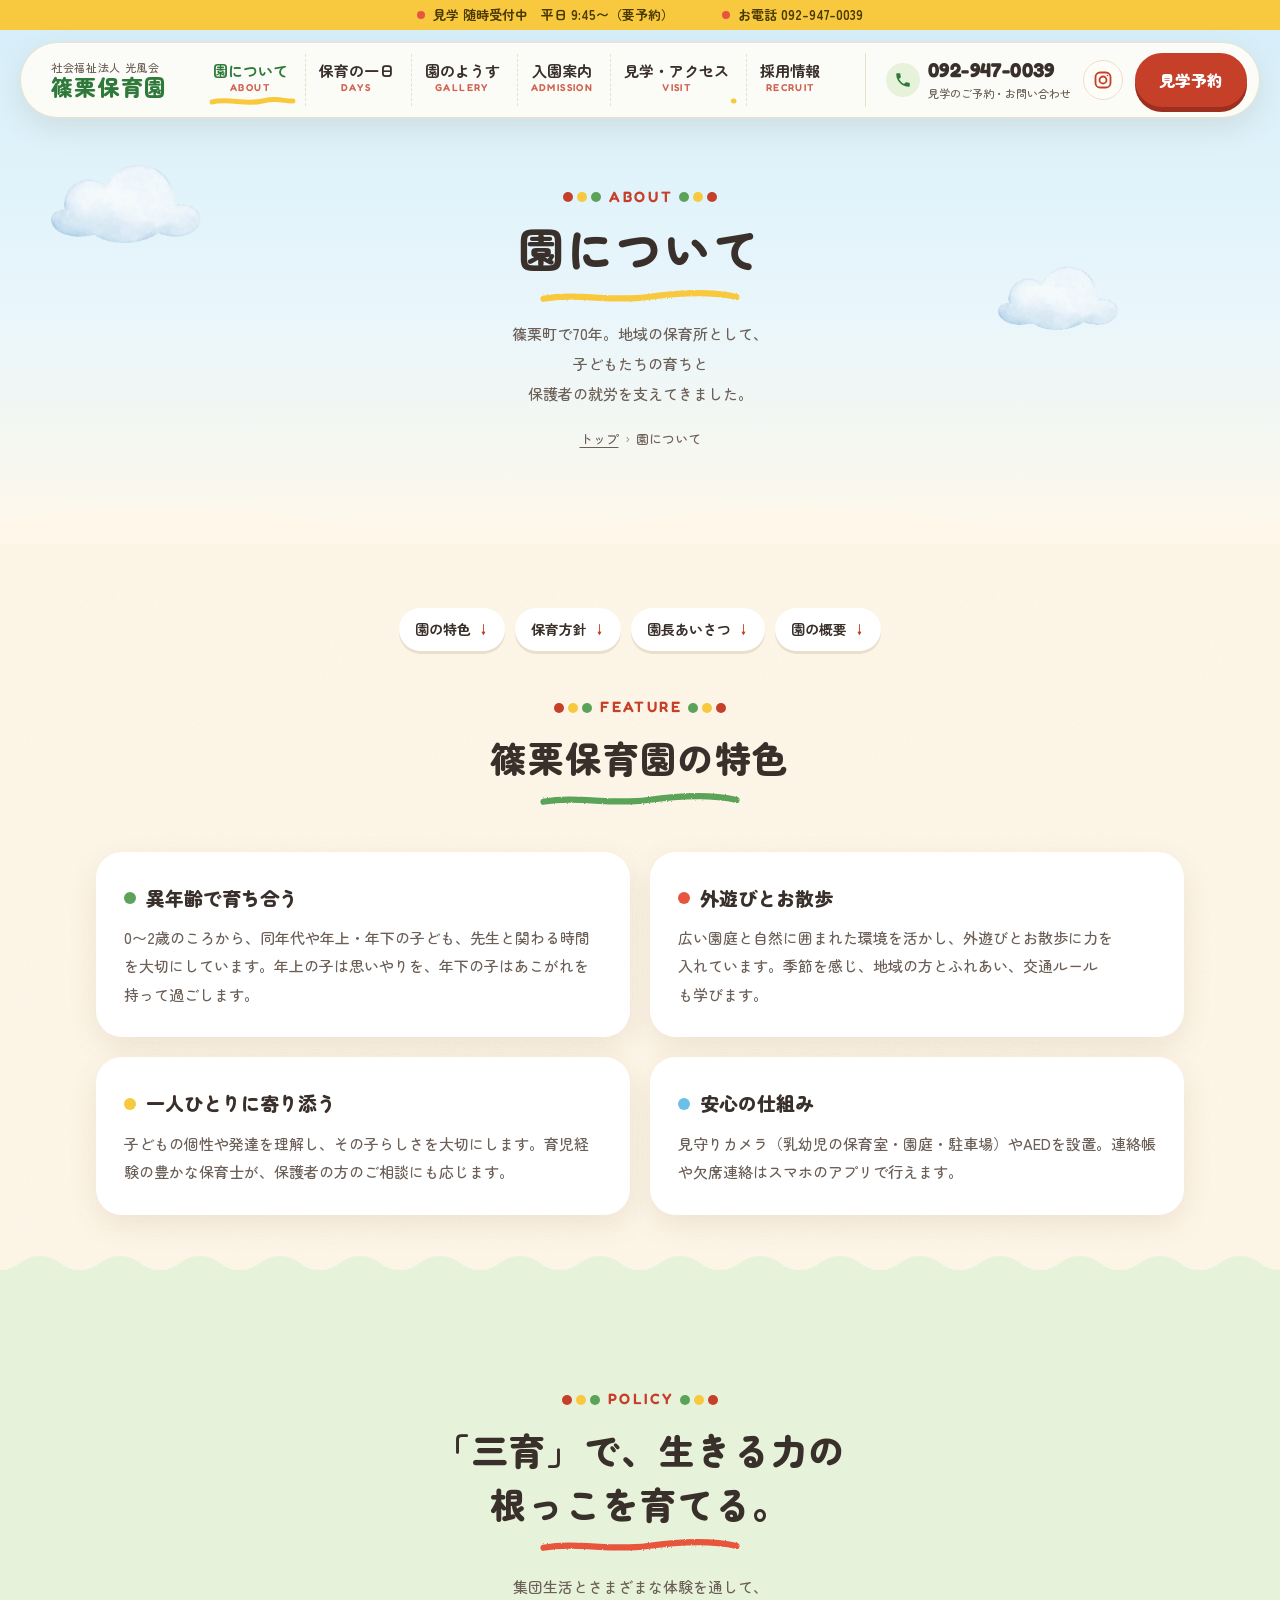
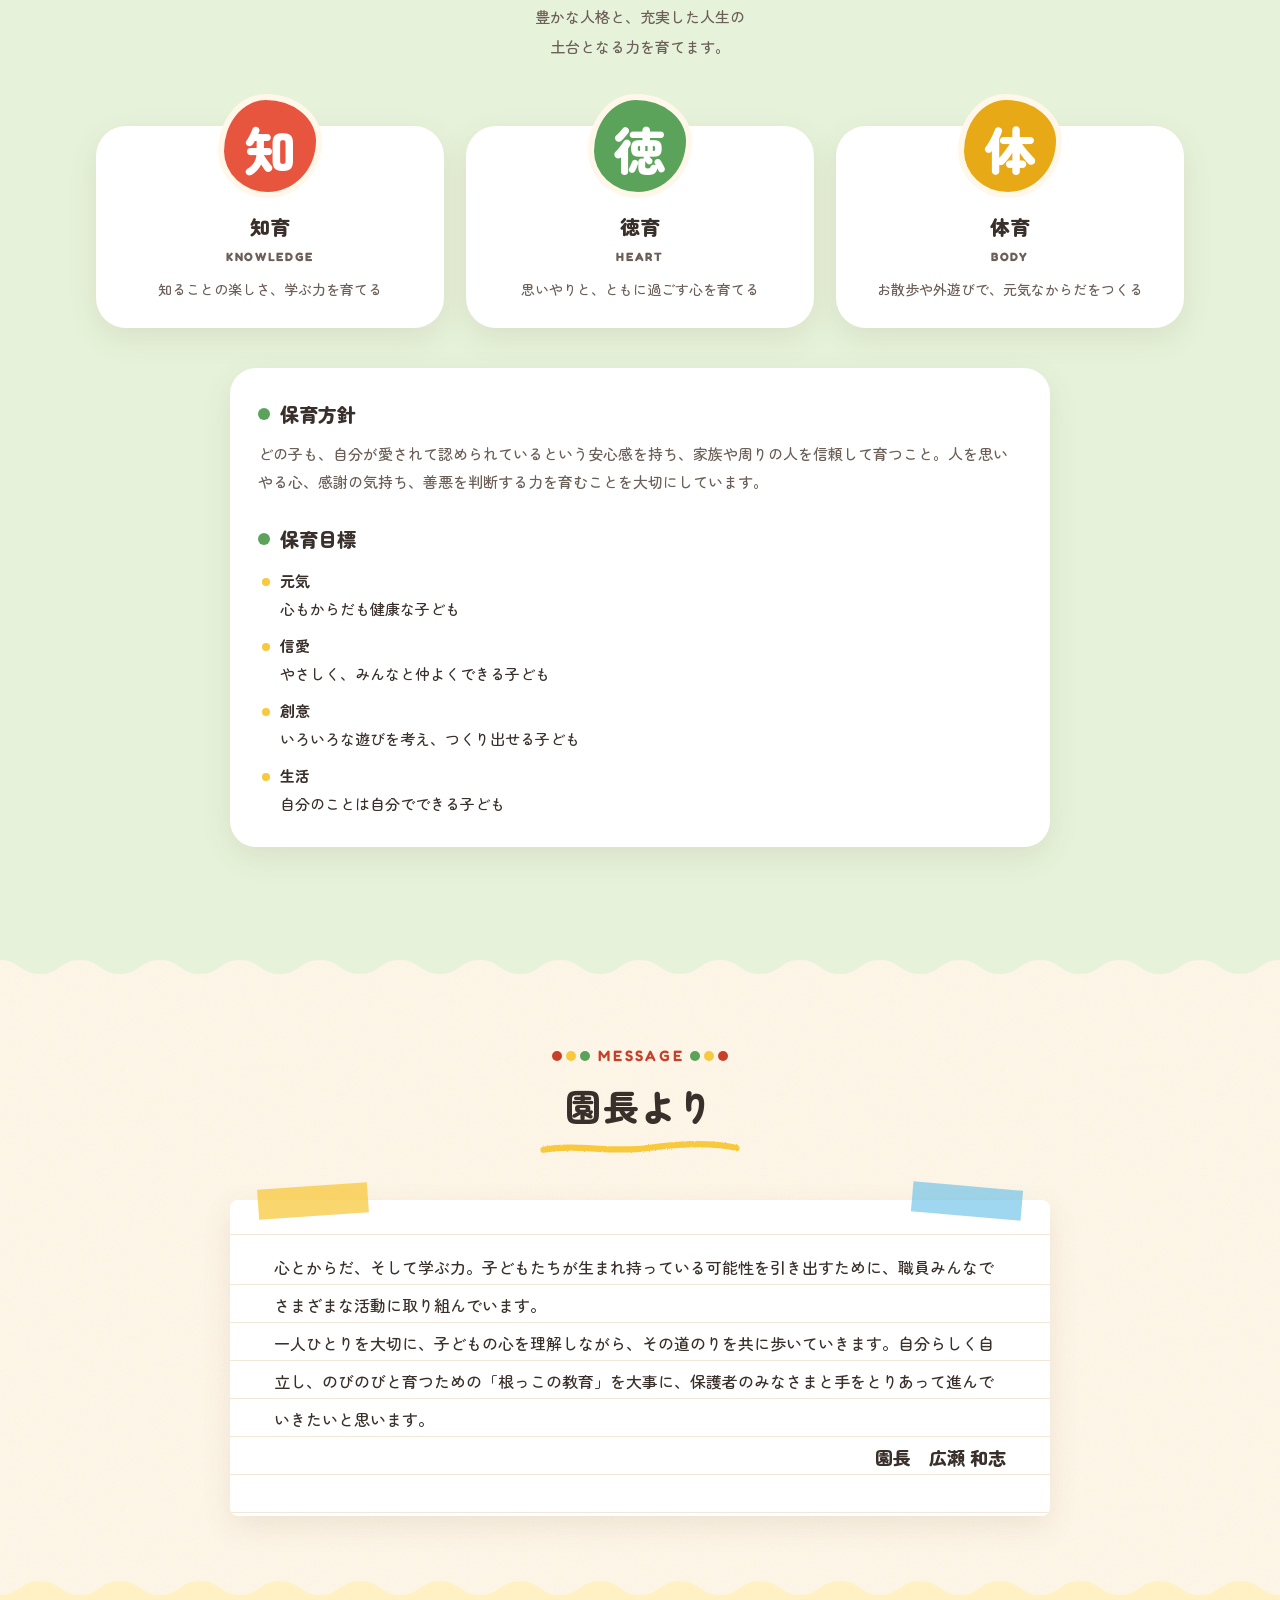
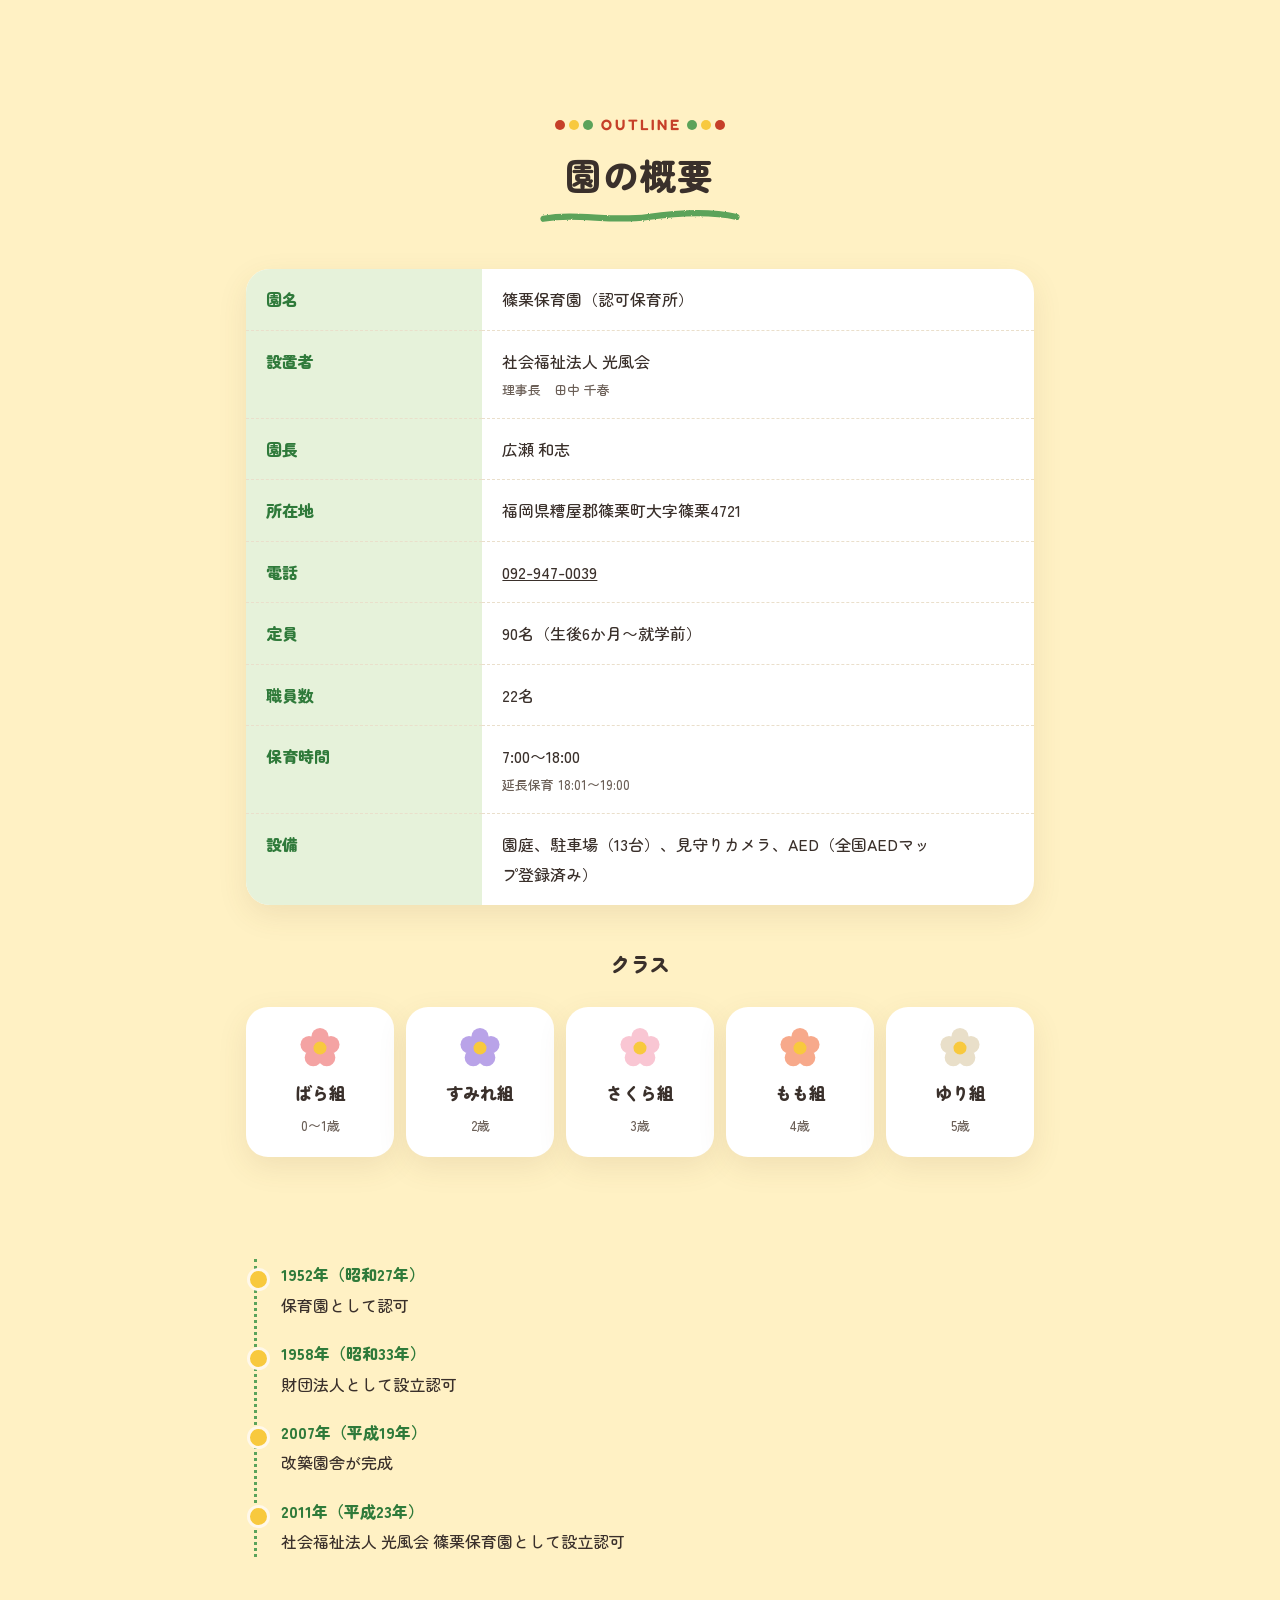
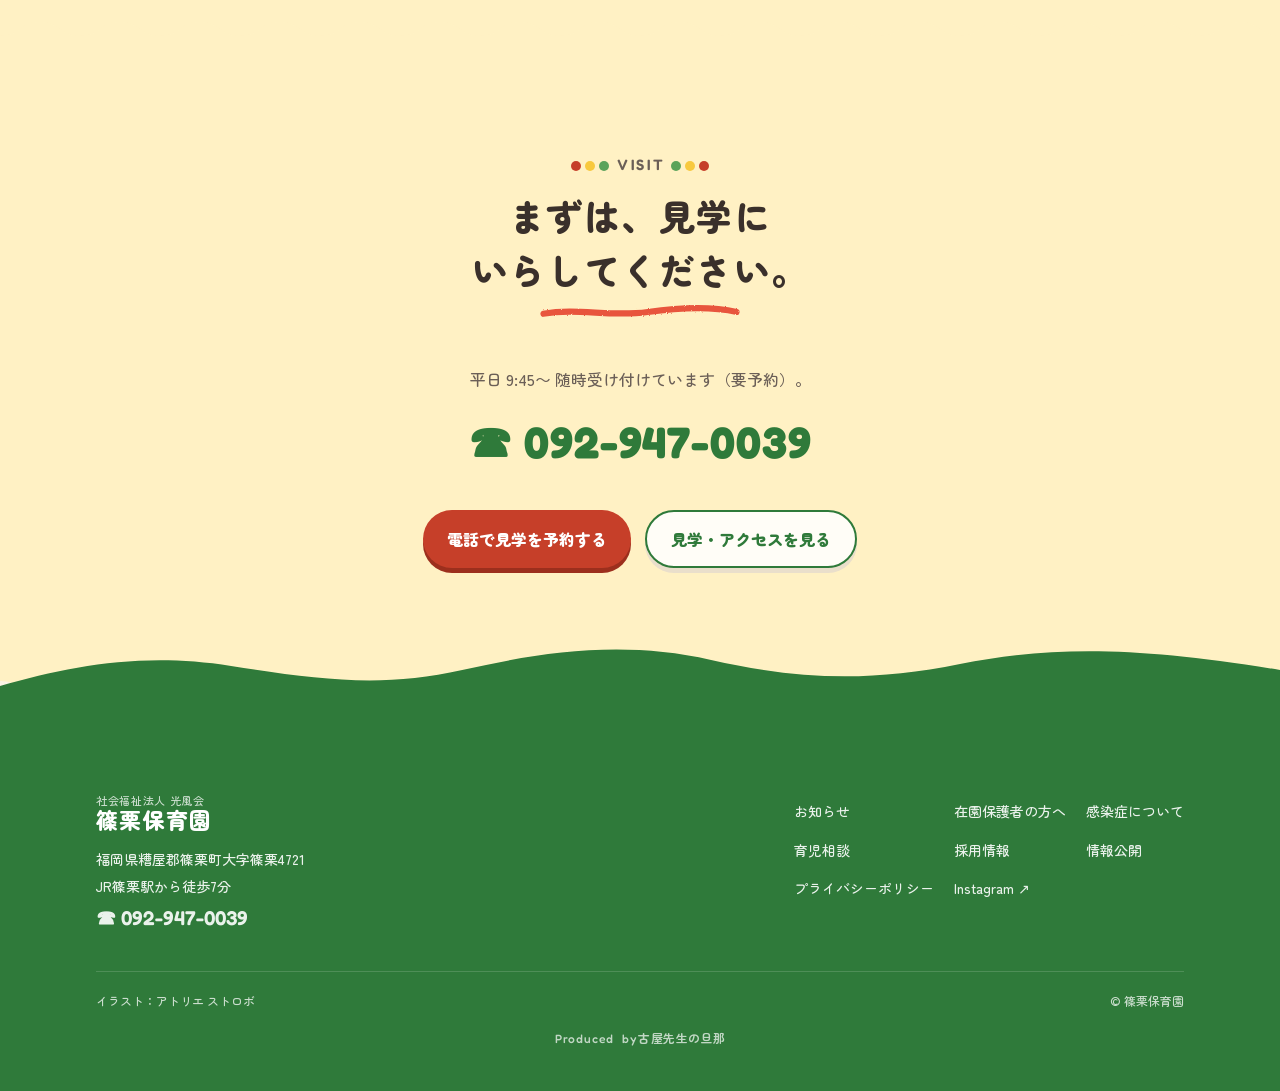
==== commit 150dc8f0: "Update producer credit across all nine pages" ====
--- a/about.html
+++ b/about.html
@@ -219,7 +219,7 @@
       </ul>
     </div>
     <p class="credit"><span>イラスト：アトリエ ストロボ</span><span>© 篠栗保育園</span></p>
-    <p class="produced">Produced by <span>ばってんLabo</span></p>
+    <p class="produced">Produced &nbsp;by<span>古屋先生の旦那</span></p>
   </div>
 </footer>
 
